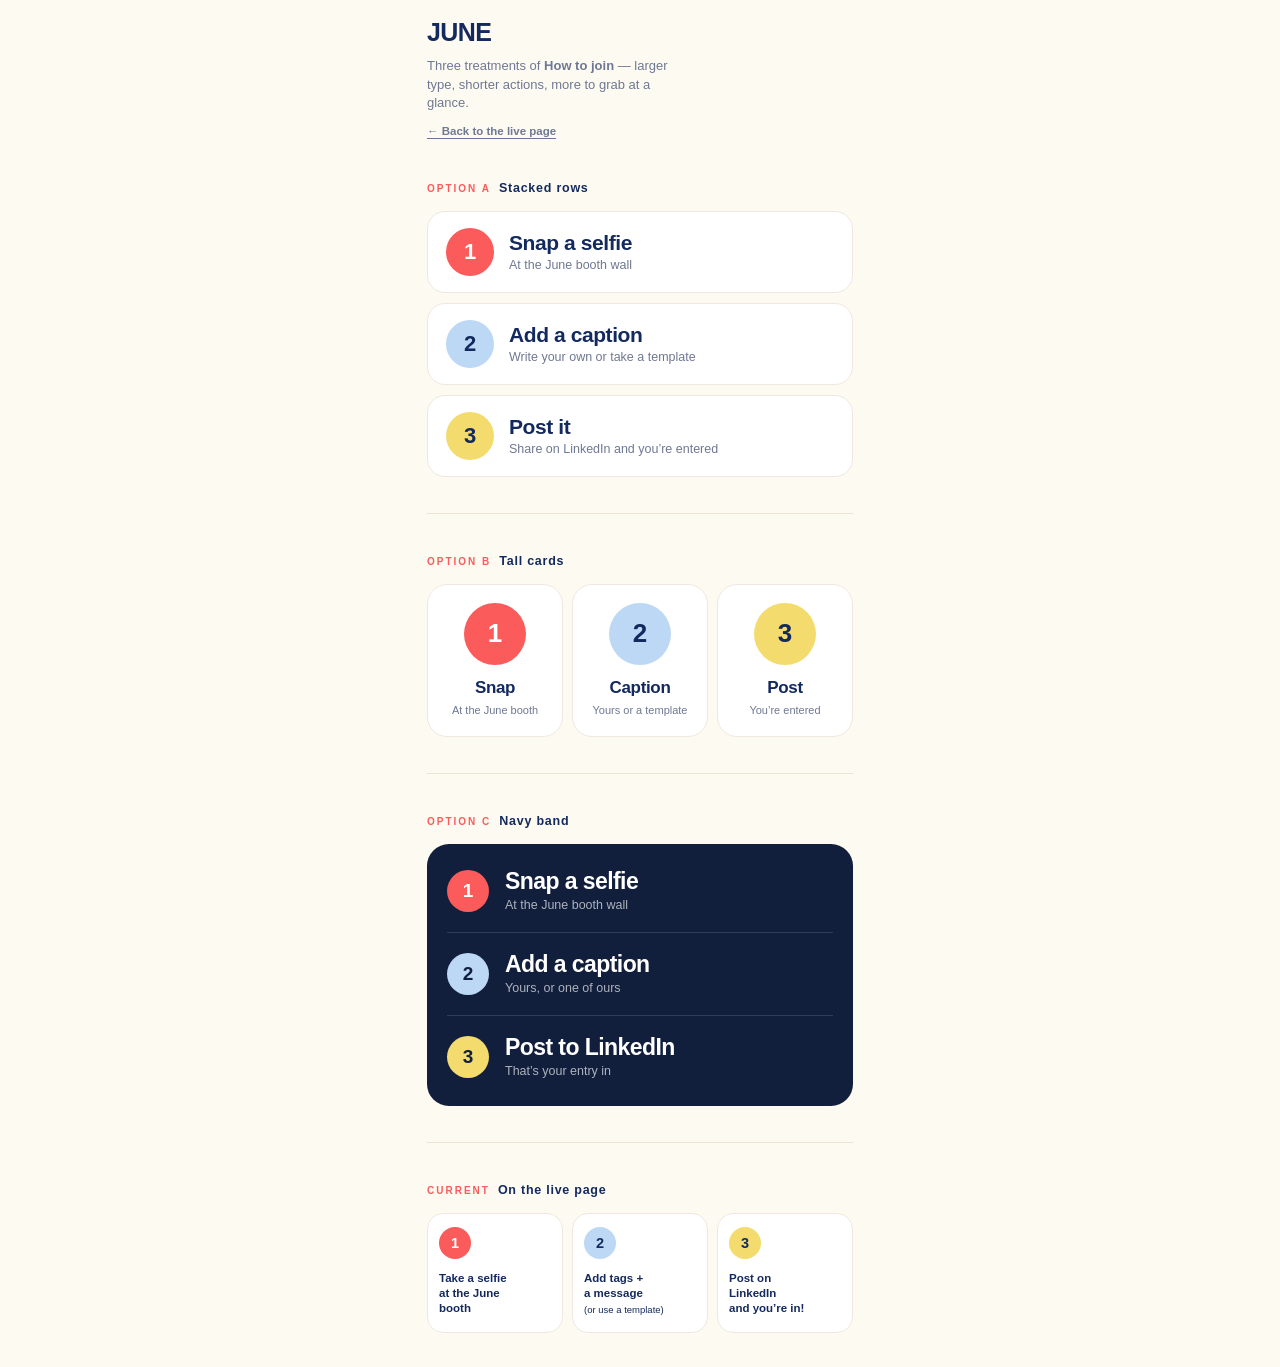
==== playground.html @ 8de8b4b4 "Real photographs, LinkedIn-style post preview, and a /playground page Hero and post preview now refe" ====
<!DOCTYPE html>
<html lang="en">
<head>
<meta charset="utf-8">
<meta name="viewport" content="width=device-width, initial-scale=1, viewport-fit=cover">
<title>How to join — variations · June at Dreamforce 26</title>
<meta name="description" content="Three larger, more engaging treatments of the How to join step sequence.">
<meta name="theme-color" content="#fdfbf1">
<meta name="color-scheme" content="light">
<meta name="robots" content="noindex">
<link rel="icon" href="data:image/svg+xml,%3Csvg xmlns='http://www.w3.org/2000/svg' viewBox='0 0 32 32'%3E%3Crect width='32' height='32' rx='8' fill='%23142a5e'/%3E%3Cpath d='M4 20c3-4 5-4 8 0s5 4 8 0 5-4 8 0' stroke='%23fb5b5b' stroke-width='2.5' fill='none' stroke-linecap='round'/%3E%3C/svg%3E">
<link rel="stylesheet" href="styles.css">
<style>
/* ── Playground chrome ── */
.pg-head{padding:calc(20px + env(safe-area-inset-top,0px)) 0 0}
.pg-back{
  display:inline-block;margin-top:10px;font-size:11.5px;font-weight:700;
  color:var(--muted);text-decoration:underline;text-underline-offset:3px;
}
.pg-lede{margin:10px 0 0;font-size:13px;line-height:1.45;color:var(--muted);max-width:34ch}
.pg-block{margin-top:38px}
.pg-tag{
  display:flex;align-items:baseline;gap:8px;margin:0 0 14px;
  font-size:10px;font-weight:700;letter-spacing:.2em;text-transform:uppercase;
  color:var(--coral);
}
.pg-tag b{color:var(--navy);letter-spacing:.06em;text-transform:none;font-size:12.5px}
.pg-rule{border:0;border-top:1px solid #ece4d3;margin:36px 0 0}

/* ── A · Stacked rows ── */
.vA{list-style:none;margin:0;padding:0;display:grid;gap:10px}
.vA li{
  display:flex;align-items:center;gap:15px;
  background:var(--white);border:1px solid var(--card-line);
  border-radius:18px;padding:16px 18px;
}
.vA .n{
  flex:0 0 auto;display:flex;align-items:center;justify-content:center;
  width:48px;height:48px;border-radius:50%;
  font-size:22px;font-weight:700;color:var(--navy);
}
.vA .n--1{background:var(--coral);color:#fff}
.vA .n--2{background:var(--blue)}
.vA .n--3{background:var(--yellow)}
.vA .t{margin:0;font-size:21px;font-weight:700;letter-spacing:-.02em;line-height:1.1;color:var(--navy)}
.vA .s{margin:3px 0 0;font-size:12.5px;font-weight:500;line-height:1.3;color:var(--muted)}

/* ── B · Tall cards ── */
.vB{list-style:none;margin:0;padding:0;display:grid;grid-template-columns:repeat(3,1fr);gap:9px}
.vB li{
  background:var(--white);border:1px solid var(--card-line);
  border-radius:20px;padding:18px 12px 18px;text-align:center;
}
.vB .n{
  display:flex;align-items:center;justify-content:center;
  width:100%;aspect-ratio:1/1;max-width:62px;margin:0 auto 13px;
  border-radius:50%;font-size:26px;font-weight:700;color:var(--navy);
}
.vB .n--1{background:var(--coral);color:#fff}
.vB .n--2{background:var(--blue)}
.vB .n--3{background:var(--yellow)}
.vB .t{margin:0;font-size:17px;font-weight:700;letter-spacing:-.02em;line-height:1.12;color:var(--navy)}
.vB .s{margin:6px 0 0;font-size:11px;font-weight:500;line-height:1.3;color:var(--muted)}

/* ── C · Navy band ── */
.vC{
  background:var(--navy-900);border-radius:22px;padding:6px 20px 8px;
  list-style:none;margin:0;
}
.vC li{
  display:flex;align-items:center;gap:16px;
  padding:19px 0;border-bottom:1px solid rgba(255,255,255,.13);
}
.vC li:last-child{border-bottom:0}
.vC .n{
  flex:0 0 auto;display:flex;align-items:center;justify-content:center;
  width:42px;height:42px;border-radius:50%;
  font-size:19px;font-weight:700;color:var(--navy-900);
}
.vC .n--1{background:var(--coral);color:#fff}
.vC .n--2{background:var(--blue)}
.vC .n--3{background:var(--yellow)}
.vC .t{margin:0;font-size:23px;font-weight:700;letter-spacing:-.025em;line-height:1.08;color:#fff}
.vC .s{margin:3px 0 0;font-size:12.5px;font-weight:500;line-height:1.3;color:rgba(255,255,255,.66)}

@media (max-width:355px){
  .vB li{padding:14px 8px}
  .vB .t{font-size:15px}
}
</style>
</head>
<body>

<div class="shell">

  <header class="pg-head">
    <span class="wordmark">JUNE</span>
    <p class="pg-lede">Three treatments of <strong>How to join</strong> — larger type, shorter actions, more to grab at a glance.</p>
    <a class="pg-back" href="/">&larr; Back to the live page</a>
  </header>

  <!-- ══ A ══ -->
  <section class="pg-block">
    <p class="pg-tag">Option A <b>Stacked rows</b></p>
    <ol class="vA">
      <li>
        <span class="n n--1">1</span>
        <div><p class="t">Snap a selfie</p><p class="s">At the June booth wall</p></div>
      </li>
      <li>
        <span class="n n--2">2</span>
        <div><p class="t">Add a caption</p><p class="s">Write your own or take a template</p></div>
      </li>
      <li>
        <span class="n n--3">3</span>
        <div><p class="t">Post it</p><p class="s">Share on LinkedIn and you&rsquo;re entered</p></div>
      </li>
    </ol>
  </section>

  <hr class="pg-rule">

  <!-- ══ B ══ -->
  <section class="pg-block">
    <p class="pg-tag">Option B <b>Tall cards</b></p>
    <ol class="vB">
      <li>
        <span class="n n--1">1</span>
        <p class="t">Snap</p>
        <p class="s">At the June booth</p>
      </li>
      <li>
        <span class="n n--2">2</span>
        <p class="t">Caption</p>
        <p class="s">Yours or a template</p>
      </li>
      <li>
        <span class="n n--3">3</span>
        <p class="t">Post</p>
        <p class="s">You&rsquo;re entered</p>
      </li>
    </ol>
  </section>

  <hr class="pg-rule">

  <!-- ══ C ══ -->
  <section class="pg-block">
    <p class="pg-tag">Option C <b>Navy band</b></p>
    <ol class="vC">
      <li>
        <span class="n n--1">1</span>
        <div><p class="t">Snap a selfie</p><p class="s">At the June booth wall</p></div>
      </li>
      <li>
        <span class="n n--2">2</span>
        <div><p class="t">Add a caption</p><p class="s">Yours, or one of ours</p></div>
      </li>
      <li>
        <span class="n n--3">3</span>
        <div><p class="t">Post to LinkedIn</p><p class="s">That&rsquo;s your entry in</p></div>
      </li>
    </ol>
  </section>

  <hr class="pg-rule">

  <!-- ══ Current, for comparison ══ -->
  <section class="pg-block">
    <p class="pg-tag">Current <b>On the live page</b></p>
    <ol class="steps">
      <li class="step">
        <span class="step__n step__n--coral">1</span>
        <p class="step__t">Take a selfie<br>at the June<br>booth</p>
      </li>
      <li class="step">
        <span class="step__n step__n--blue">2</span>
        <p class="step__t">Add tags +<br>a message</p>
        <p class="step__s">(or use a template)</p>
      </li>
      <li class="step">
        <span class="step__n step__n--yellow">3</span>
        <p class="step__t">Post on<br>LinkedIn<br>and you&rsquo;re in!</p>
      </li>
    </ol>
  </section>

</div>

</body>
</html>
---- styles.css ----
/* ═══ June · Dreamforce 26 selfie competition ═══ */

/* — Brand faces, served from June's own CDN (build.js embeds subsets) — */
@font-face{font-family:"Sharp Sans";font-weight:500;font-style:normal;font-display:swap;
  src:url("https://cdn.prod.website-files.com/697a05c3e5cc94cfc4a88e7e/6a661f8e869688d274f3af0e_Sharp%20Sans%20Medium.woff") format("woff")}
@font-face{font-family:"Sharp Sans";font-weight:600;font-style:normal;font-display:swap;
  src:url("https://cdn.prod.website-files.com/697a05c3e5cc94cfc4a88e7e/6a661f8e7f2d6588b69aacf7_Sharp%20Sans%20Semibold.woff") format("woff")}
@font-face{font-family:"Sharp Sans";font-weight:700;font-style:normal;font-display:swap;
  src:url("https://cdn.prod.website-files.com/697a05c3e5cc94cfc4a88e7e/6a661f8e4033ff2665ed4b3c_SharpSansBold.woff") format("woff")}

/* — Handwriting for the marker annotation (Caveat, SIL OFL, subset locally) — */
@font-face{font-family:Caveat;font-weight:600;font-style:normal;font-display:swap;
  src:url("fonts/Caveat-SemiBold.woff2") format("woff2")}

:root{
  color-scheme:light;

  --cream:#fdfbf1;
  --white:#fff;
  --navy:#142a5e;
  --navy-900:#111f3d;
  --coral:#fb5b5b;
  --pink:#fde5ea;
  --blue:#bcd8f4;
  --yellow:#f3dc6d;
  --card-line:#f1e7e1;
  --muted:#6f7893;
  --skel:#dfe3ea;

  --font-body:"Sharp Sans",-apple-system,"Helvetica Neue",Arial,sans-serif;
  --font-hand:Caveat,"Bradley Hand","Segoe Script",cursive;

  --gutter:22px;
  --safe-b:env(safe-area-inset-bottom,0px);
}

*,*::before,*::after{box-sizing:border-box}
html{-webkit-text-size-adjust:100%}

body{
  margin:0;
  background:var(--cream);
  color:var(--navy);
  font-family:var(--font-body);
  font-weight:500;
  font-size:15px;
  line-height:1.45;
  -webkit-font-smoothing:antialiased;
  overflow-x:hidden;
}

.shell{
  position:relative;
  max-width:470px;margin:0 auto;
  padding:0 var(--gutter) calc(34px + var(--safe-b));
}

.sr-only{position:absolute;width:1px;height:1px;padding:0;margin:-1px;overflow:hidden;clip:rect(0 0 0 0);white-space:nowrap;border:0}

/* ── Masthead ── */
.masthead{
  position:relative;z-index:4;
  display:flex;align-items:flex-start;justify-content:space-between;
  padding:calc(20px + env(safe-area-inset-top,0px)) 0 0;
}
.wordmark{
  font-weight:700;font-size:25px;letter-spacing:-.025em;
  color:var(--navy);line-height:1;
}
.masthead__where{
  margin:1px 0 0;text-align:right;
  font-size:9px;font-weight:700;line-height:1.4;
  letter-spacing:.12em;text-transform:uppercase;color:var(--navy);
}

/* ── Hero ── */
.hero{position:relative;padding-top:18px}

.hero__copy{position:relative;z-index:3}

.hero__title{
  margin:0;font-weight:700;font-size:clamp(23px,6.6vw,29px);
  line-height:1.13;letter-spacing:-.025em;color:var(--navy);
  max-width:65%;
}
.splash{
  display:inline-block;width:.58em;margin-left:.08em;
  color:var(--coral);vertical-align:.3em;
}
.splash svg{display:block;width:100%;height:auto}

.hero__sub{
  margin:15px 0 0;font-size:13.5px;font-weight:500;
  line-height:1.42;color:var(--navy);max-width:78%;
}

/* The source photograph is landscape with a wide blank margin on the left.
   Cropping that margin away gives the taller, squarer framing the design
   wants — and lets the art hang low enough to notch the prize card below. */
.hero__art{
  position:absolute;top:6px;right:calc(-1 * var(--gutter) - 6px);
  width:64%;aspect-ratio:1/1.34;margin:0;z-index:2;
  overflow:hidden;   /* clips the crop, and contains alt text if the file is absent */
}
/* The photograph is a soft-edged cut-out on white. Multiply drops that white
   into the cream page, so there is no halo and the headline stays legible
   where it crosses the sky. */
.waterpark{
  display:block;width:100%;height:100%;
  object-fit:cover;object-position:74% 50%;
  mix-blend-mode:multiply;
}

/* Marker annotation */
.scribble{
  position:absolute;top:8px;left:26%;z-index:3;
  margin:0;font-family:var(--font-hand);font-weight:600;
  font-size:16px;line-height:1.1;color:var(--navy);
  transform:rotate(-5deg);
}
.scribble__arrow{
  position:absolute;top:100%;left:8px;margin-top:1px;
  width:23px;height:auto;color:var(--navy);
}

/* ── Grand prize ── */
.prize{
  position:relative;z-index:1;
  margin-top:22px;
  background:var(--pink);border-radius:19px;
  padding:16px 18px 18px;
}
.label{
  margin:0 0 10px;font-size:10px;font-weight:700;
  letter-spacing:.2em;text-transform:uppercase;color:var(--navy);
}
.label--coral{color:var(--coral)}

.prize__title{
  margin:0;font-weight:700;font-size:16.5px;
  line-height:1.36;letter-spacing:-.015em;color:var(--navy);
}
/* The prize copy is set verbatim, and "Round-trip coach airfare" is too long to
   sit three-up on a phone — so the items stack into rows and go three-up only
   once there is room. */
.prize__list{
  display:grid;gap:9px;
  list-style:none;margin:16px 0 0;padding:0;
}
.prize__list li{display:flex;align-items:center;gap:9px}
.prize__list span{font-size:12.5px;font-weight:600;line-height:1.25;color:var(--navy)}
@media (min-width:430px){
  .prize__list{grid-template-columns:repeat(3,1fr);gap:10px}
  .prize__list span{font-size:11px}
}
.ico{flex:0 0 auto;width:22px;height:22px;color:var(--coral)}

/* ── Raffle ── */
.raffle{
  display:flex;align-items:center;gap:12px;
  background:var(--pink);border-radius:14px;
  padding:13px 16px;margin-top:12px;
}
.raffle__ico{flex:0 0 auto;width:23px;height:23px;color:var(--coral)}
.raffle p{margin:0;font-size:11.5px;line-height:1.42;color:var(--navy)}
.raffle strong{font-weight:700}
.raffle a{color:var(--navy);text-decoration:underline;text-underline-offset:2px}

/* ── How to join ── */
.join{margin-top:26px}
.steps{
  display:grid;grid-template-columns:repeat(3,1fr);gap:9px;
  list-style:none;margin:0;padding:0;
}
.step{
  background:var(--white);border:1px solid var(--card-line);
  border-radius:16px;padding:13px 11px 15px;
}
.step__n{
  display:flex;align-items:center;justify-content:center;
  width:32px;height:32px;border-radius:50%;
  font-weight:700;font-size:14.5px;color:var(--navy);
  margin-bottom:12px;
}
.step__n--coral{background:var(--coral);color:var(--white)}
.step__n--blue{background:var(--blue)}
.step__n--yellow{background:var(--yellow)}

.step__t{margin:0;font-size:11.5px;font-weight:600;line-height:1.32;color:var(--navy)}
.step__s{margin:3px 0 0;font-size:9.5px;font-weight:500;line-height:1.28;color:var(--navy)}

/* ── Carousel ── */
.templates{margin-top:26px}
.carousel{position:relative}

.nav{
  position:absolute;top:56%;transform:translateY(-50%);
  width:38px;height:38px;border-radius:50%;
  background:var(--white);border:1px solid var(--card-line);
  color:var(--navy);display:flex;align-items:center;justify-content:center;
  cursor:pointer;padding:0;z-index:3;
  box-shadow:0 1px 3px rgba(20,42,94,.06);
  -webkit-tap-highlight-color:transparent;
}
.nav svg{width:17px;height:17px}
.nav:active{background:#f6f3ec}
.nav--prev{left:-15px}
.nav--next{right:-15px}

.li-card{
  background:var(--white);border:1px solid var(--card-line);
  border-radius:16px;margin:0 32px;overflow:hidden;
}
.li-card__top,.li-post{padding-left:14px;padding-right:14px}
.li-card__top{padding-top:14px}
.li-card__top{display:flex;align-items:center;justify-content:space-between}
.li-mark{flex:0 0 auto;width:27px;height:27px;display:block}
.li-mark svg{display:block;width:100%;height:100%}
.li-mark--btn{width:21px;height:21px;border-radius:4px;overflow:hidden}
.li-dots{width:19px;display:block;color:#5d6470}
.li-dots svg{display:block;width:100%;height:auto}

/* LinkedIn-style post body: truncated caption, then tags in link blue */
.li-post{margin-top:11px}
.li-post__text{
  margin:0;font-size:11.5px;font-weight:500;line-height:1.45;color:#1b1f23;
}
.li-post__text .more{color:#5d6470;font-weight:500}
.li-post__tags{
  margin:3px 0 0;font-size:11.5px;font-weight:600;line-height:1.45;
  color:#0a66c2;word-spacing:.12em;
}

.selfie{
  position:relative;margin-top:10px;overflow:hidden;
  aspect-ratio:4/3;background:#f4efe9;
}
.selfie img{display:block;width:100%;height:100%;object-fit:cover;object-position:50% 34%}

.count{
  margin:13px 0 0;text-align:center;
  font-size:12px;font-weight:600;color:var(--navy);
}
.pips{display:flex;justify-content:center;gap:7px;margin-top:8px}
.pips i{width:6px;height:6px;border-radius:50%;background:#dcdfe6;display:block}
.pips i.is-on{background:var(--navy)}

/* ── Caption ── */
.caption{
  background:var(--white);border:1px solid var(--card-line);
  border-radius:14px;padding:13px 14px 14px;margin-top:17px;
}
.caption__n{
  margin:0 0 6px;font-size:11px;font-weight:700;
  letter-spacing:.05em;color:var(--coral);
}
.caption__text{
  display:block;width:100%;border:0;background:transparent;resize:none;
  font-family:inherit;font-size:13px;font-weight:500;line-height:1.5;
  color:var(--navy);padding:0;margin:0;overflow:hidden;
}
.caption__text:focus{outline:none}
.caption__text::placeholder{color:#a9b0c2}

.caption__meta{
  display:flex;align-items:center;justify-content:space-between;gap:10px;
  margin:10px 0 0;font-size:10px;color:var(--muted);
}
.linkish{
  border:0;background:none;padding:0;cursor:pointer;
  font-family:inherit;font-size:10px;font-weight:700;
  color:var(--coral);text-decoration:underline;text-underline-offset:2px;
}

/* ── Buttons ── */
.btn{
  display:flex;align-items:center;justify-content:center;gap:10px;
  width:100%;border:0;border-radius:13px;
  font-family:inherit;font-weight:700;font-size:15px;
  padding:18px 20px;cursor:pointer;
  -webkit-tap-highlight-color:transparent;
  transition:transform .12s ease,filter .12s ease;
}
.btn:active{transform:scale(.985)}
.btn__ico{width:19px;height:19px;flex:0 0 auto}

.btn--ghost{
  background:#f4f2eb;color:var(--navy);
  font-size:13.5px;font-weight:600;padding:14px 16px;
  border-radius:11px;margin-top:12px;
}
.btn--ghost:active{background:#eae7dd}

.btn--navy{background:var(--navy-900);color:var(--white);margin-top:17px}
.btn--navy:active{filter:brightness(1.2)}

.status{
  margin:11px 0 0;min-height:1.2em;text-align:center;
  font-size:11.5px;font-weight:600;color:var(--muted);
}

@media (max-width:360px){
  .hero__title{max-width:70%}
  .prize__list{flex-wrap:wrap}
  .prize__list li{flex:0 0 46%}
}
@media (prefers-reduced-motion:reduce){
  .btn,.btn:active{transition:none;transform:none}
}
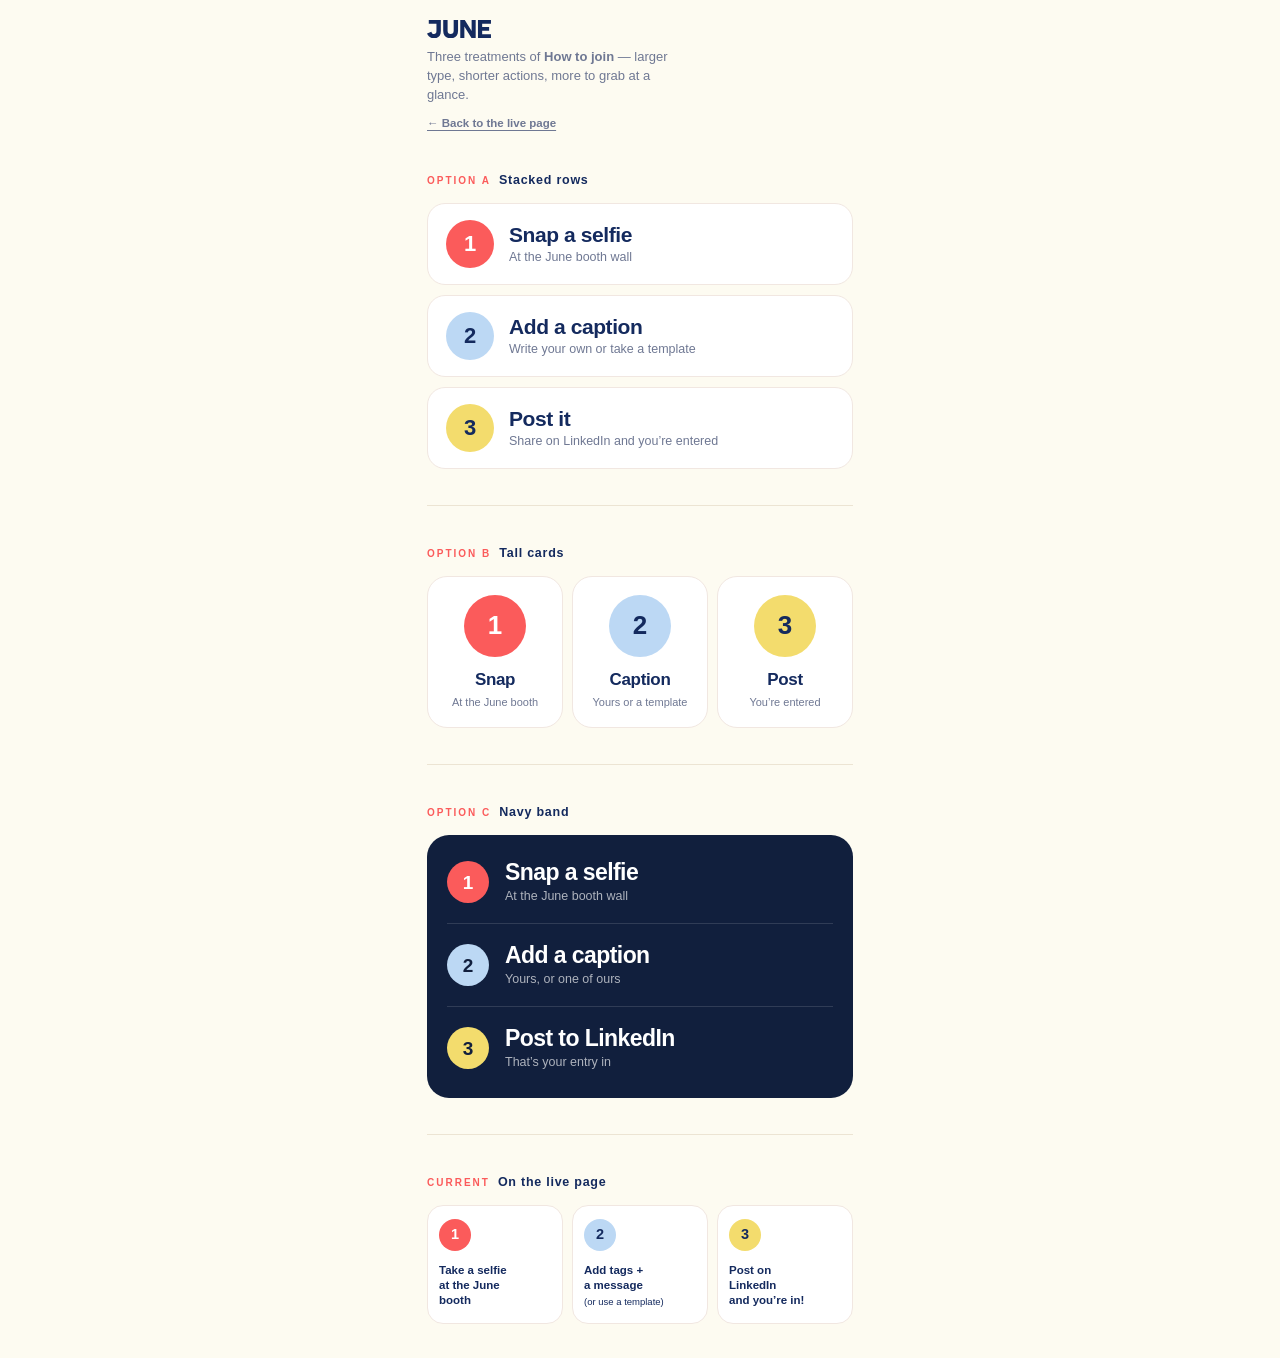
==== commit fcb9b7ca: "Use June's real wordmark Replaces the type-set "JUNE" with the supplied logo on both pages. The two " ====
--- a/playground.html
+++ b/playground.html
@@ -94,7 +94,7 @@
 <div class="shell">
 
   <header class="pg-head">
-    <span class="wordmark">JUNE</span>
+    <svg class="wordmark" viewBox="0 0 41.953 12" role="img" aria-label="June"><path d="M41.9407 11.8382H33.4111V0H41.9407V2.5298H36.1679V4.55678H40.7283V7.11912H36.1679V9.27582H41.9407V11.8382Z" fill="currentColor"/><path d="M24.492 11.8382H21.8164V0H24.7514L29.2596 7.15165V0H31.9192V11.8382H29.195L24.492 4.32987V11.8382Z" fill="currentColor"/><path d="M15.4921 12C12.3301 12 10.6273 10.265 10.6273 7.10264V0H13.4976V7.10264C13.4976 8.46494 14.2434 9.24328 15.476 9.24328C16.7086 9.24328 17.4869 8.51354 17.4869 7.10264V0H20.3573V7.10264C20.3573 10.3947 18.5894 12 15.4921 12Z" fill="currentColor"/><path d="M4.56899 12C2.36328 12 0.725478 10.865 0.012207 8.93524L2.88259 7.67054C2.99584 8.07577 3.17416 8.44888 3.41755 8.77298C3.66093 9.08102 4.06616 9.24328 4.63364 9.24328C5.55818 9.24328 6.19033 8.67579 6.19033 7.2649V2.5298H1.15789V0H9.0607V7.2649C9.0607 10.5084 7.4229 12 4.56899 12Z" fill="currentColor"/></svg>
     <p class="pg-lede">Three treatments of <strong>How to join</strong> — larger type, shorter actions, more to grab at a glance.</p>
     <a class="pg-back" href="/">&larr; Back to the live page</a>
   </header>
--- a/styles.css
+++ b/styles.css
@@ -64,8 +64,8 @@
   padding:calc(20px + env(safe-area-inset-top,0px)) 0 0;
 }
 .wordmark{
-  font-weight:700;font-size:25px;letter-spacing:-.025em;
-  color:var(--navy);line-height:1;
+  display:block;width:64px;height:auto;
+  color:var(--navy);   /* June's own wordmark, drawn with currentColor */
 }
 .masthead__where{
   margin:1px 0 0;text-align:right;
@@ -189,8 +189,14 @@
 .step__t{margin:0;font-size:11.5px;font-weight:600;line-height:1.32;color:var(--navy)}
 .step__s{margin:3px 0 0;font-size:9.5px;font-weight:500;line-height:1.28;color:var(--navy)}
 
+.join__cta{
+  margin:20px 0 0;font-size:14px;font-weight:500;
+  line-height:1.45;color:var(--navy);
+}
+.join__cta strong{font-weight:700}
+
 /* ── Carousel ── */
-.templates{margin-top:26px}
+.templates{margin-top:18px}
 .carousel{position:relative}
 
 .nav{
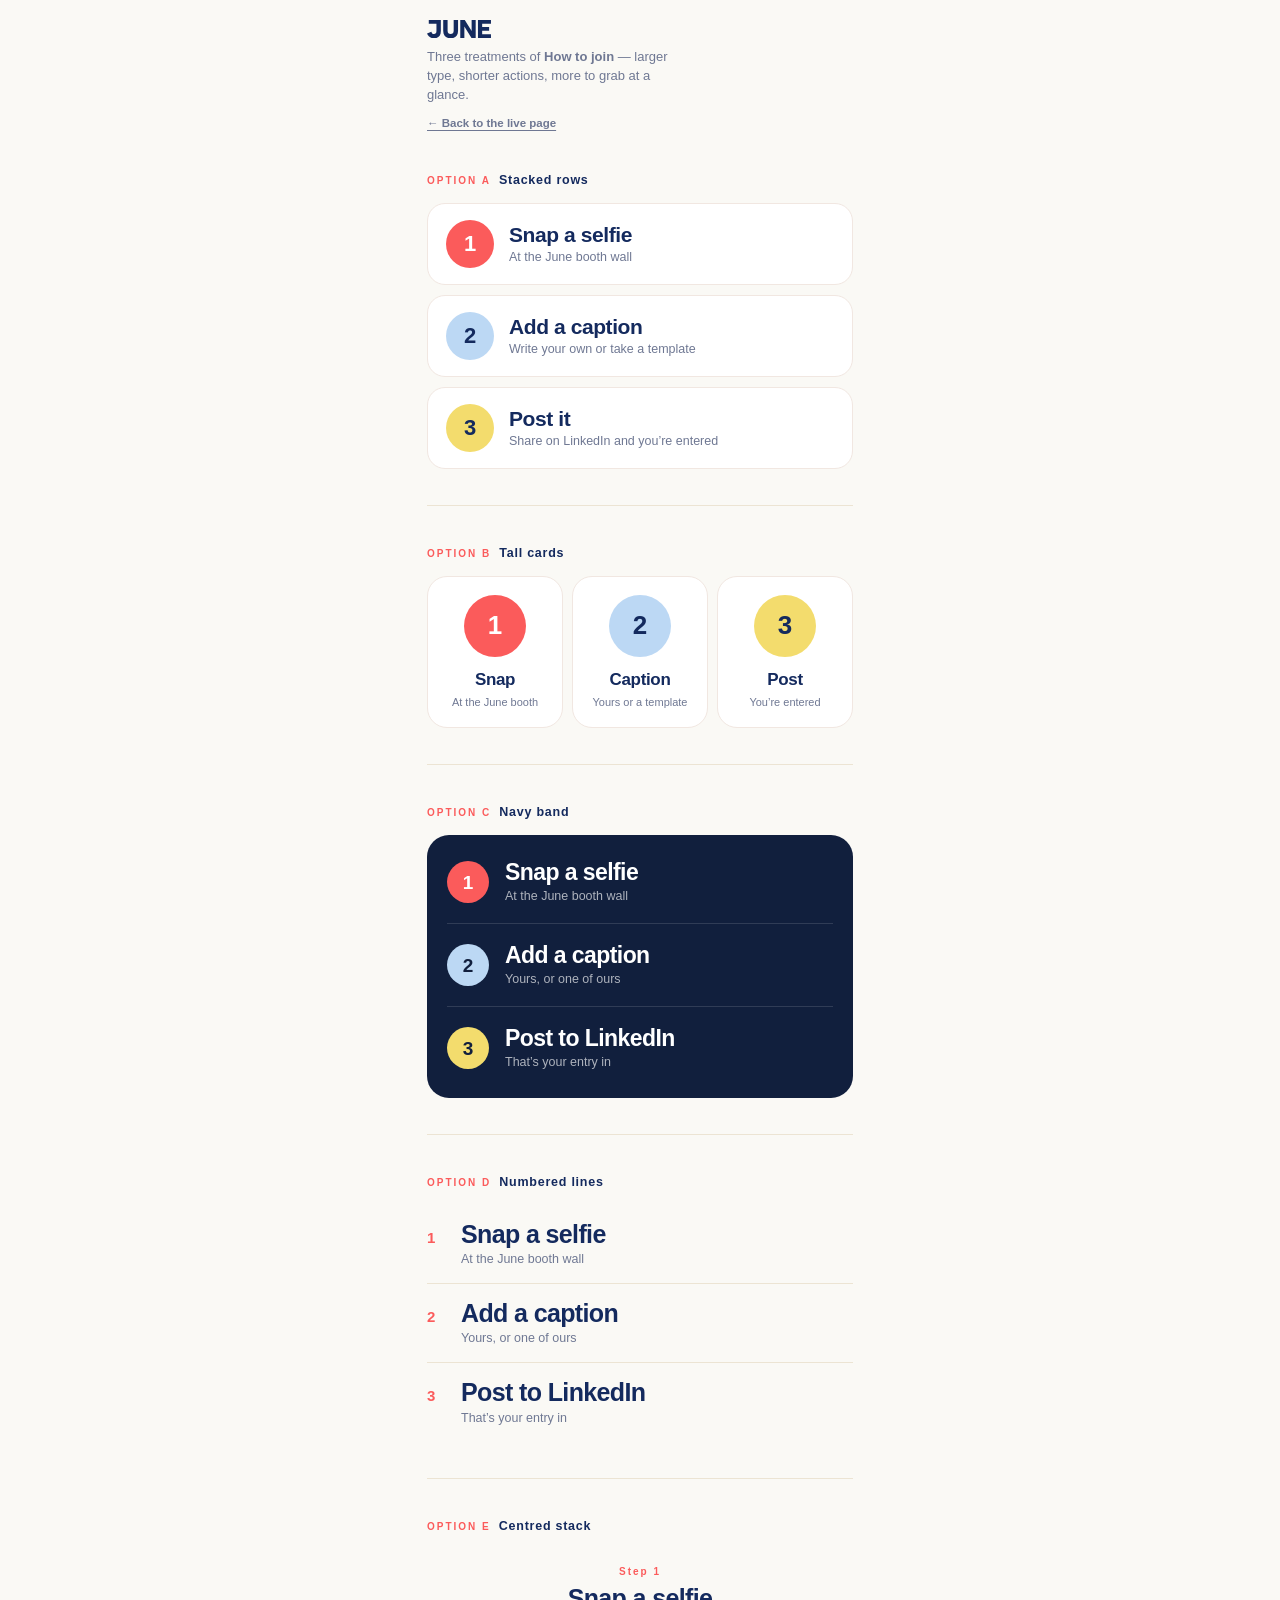
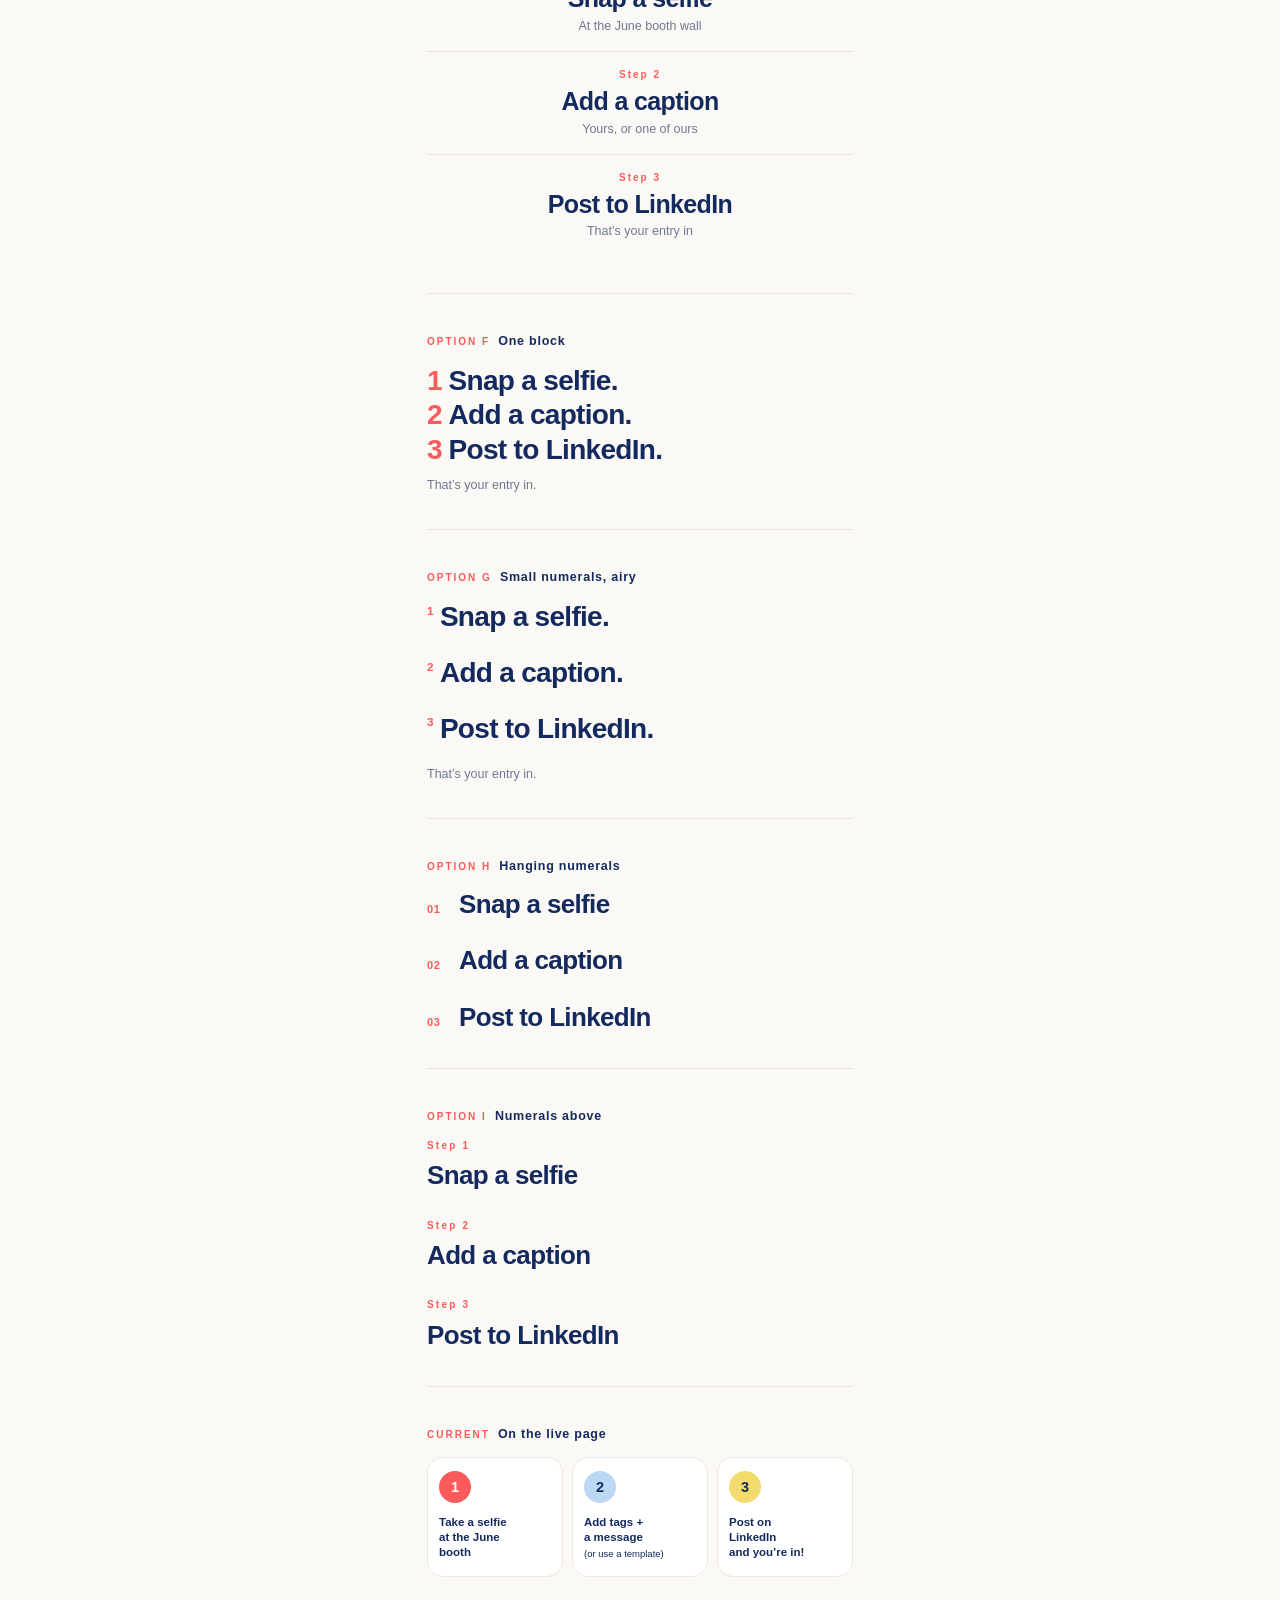
==== commit c925b9fb: "Real hero photograph, page colour, and a swipeable caption deck The page background moves to #faf9f5" ====
--- a/playground.html
+++ b/playground.html
@@ -5,7 +5,7 @@
 <meta name="viewport" content="width=device-width, initial-scale=1, viewport-fit=cover">
 <title>How to join — variations · June at Dreamforce 26</title>
 <meta name="description" content="Three larger, more engaging treatments of the How to join step sequence.">
-<meta name="theme-color" content="#fdfbf1">
+<meta name="theme-color" content="#faf9f5">
 <meta name="color-scheme" content="light">
 <meta name="robots" content="noindex">
 <link rel="icon" href="data:image/svg+xml,%3Csvg xmlns='http://www.w3.org/2000/svg' viewBox='0 0 32 32'%3E%3Crect width='32' height='32' rx='8' fill='%23142a5e'/%3E%3Cpath d='M4 20c3-4 5-4 8 0s5 4 8 0 5-4 8 0' stroke='%23fb5b5b' stroke-width='2.5' fill='none' stroke-linecap='round'/%3E%3C/svg%3E">
@@ -87,6 +87,91 @@
   .vB li{padding:14px 8px}
   .vB .t{font-size:15px}
 }
+
+/* ── D · Numbered lines ── */
+.vD{list-style:none;margin:0;padding:0}
+.vD li{
+  display:flex;align-items:baseline;gap:14px;
+  padding:15px 0;border-bottom:1px solid #ece4d3;
+}
+.vD li:last-child{border-bottom:0}
+.vD .n{
+  flex:0 0 auto;width:20px;
+  font-size:15px;font-weight:700;color:var(--coral);
+}
+.vD .t{
+  margin:0;font-weight:700;font-size:clamp(20px,5.6vw,25px);
+  line-height:1.13;letter-spacing:-.025em;color:var(--navy);
+}
+.vD .s{margin:2px 0 0;font-size:12.5px;font-weight:500;color:var(--muted)}
+
+/* ── E · Centred stack ── */
+.vE{list-style:none;margin:0;padding:0;text-align:center}
+.vE li{padding:16px 0}
+.vE li + li{border-top:1px solid #ece4d3}
+.vE .n{
+  display:block;margin-bottom:5px;
+  font-size:10px;font-weight:700;letter-spacing:.2em;color:var(--coral);
+}
+.vE .t{
+  margin:0;font-weight:700;font-size:clamp(20px,5.6vw,25px);
+  line-height:1.13;letter-spacing:-.025em;color:var(--navy);
+}
+.vE .s{margin:4px 0 0;font-size:12.5px;font-weight:500;color:var(--muted)}
+
+/* ── F · One typographic block ── */
+.vF{
+  margin:0;font-weight:700;font-size:clamp(22px,6.2vw,28px);
+  line-height:1.24;letter-spacing:-.025em;color:var(--navy);
+}
+.vF b{font-weight:700;color:var(--coral);margin-right:.24em}
+.vF span{display:block}
+.vF .s{
+  display:block;margin-top:10px;
+  font-size:12.5px;font-weight:500;letter-spacing:0;color:var(--muted);
+}
+
+/* ── G · Small numerals, airy ── */
+.vG{
+  margin:0;font-weight:700;font-size:clamp(22px,6.2vw,28px);
+  line-height:1.2;letter-spacing:-.025em;color:var(--navy);
+}
+.vG span{display:block;margin-bottom:22px}
+.vG span:last-of-type{margin-bottom:0}
+.vG b{
+  font-size:.42em;font-weight:700;color:var(--coral);
+  vertical-align:.95em;margin-right:.5em;letter-spacing:.04em;
+}
+.vG .s{
+  display:block;margin-top:6px;
+  font-size:12.5px;font-weight:500;letter-spacing:0;color:var(--muted);
+}
+
+/* ── H · Hanging numerals ── */
+.vH{list-style:none;margin:0;padding:0}
+.vH li{display:flex;align-items:baseline;gap:16px;margin-bottom:26px}
+.vH li:last-child{margin-bottom:0}
+.vH .n{
+  flex:0 0 16px;font-size:11px;font-weight:700;
+  color:var(--coral);letter-spacing:.06em;
+}
+.vH .t{
+  margin:0;font-weight:700;font-size:clamp(21px,5.9vw,26px);
+  line-height:1.16;letter-spacing:-.025em;color:var(--navy);
+}
+
+/* ── I · Numerals above ── */
+.vI{list-style:none;margin:0;padding:0}
+.vI li{margin-bottom:28px}
+.vI li:last-child{margin-bottom:0}
+.vI .n{
+  display:block;margin-bottom:7px;
+  font-size:10px;font-weight:700;letter-spacing:.22em;color:var(--coral);
+}
+.vI .t{
+  margin:0;font-weight:700;font-size:clamp(21px,5.9vw,26px);
+  line-height:1.16;letter-spacing:-.025em;color:var(--navy);
+}
 </style>
 </head>
 <body>
@@ -165,6 +250,80 @@
 
   <hr class="pg-rule">
 
+  <!-- ══ D ══ -->
+  <section class="pg-block">
+    <p class="pg-tag">Option D <b>Numbered lines</b></p>
+    <ol class="vD">
+      <li><span class="n">1</span><div><p class="t">Snap a selfie</p><p class="s">At the June booth wall</p></div></li>
+      <li><span class="n">2</span><div><p class="t">Add a caption</p><p class="s">Yours, or one of ours</p></div></li>
+      <li><span class="n">3</span><div><p class="t">Post to LinkedIn</p><p class="s">That&rsquo;s your entry in</p></div></li>
+    </ol>
+  </section>
+
+  <hr class="pg-rule">
+
+  <!-- ══ E ══ -->
+  <section class="pg-block">
+    <p class="pg-tag">Option E <b>Centred stack</b></p>
+    <ol class="vE">
+      <li><span class="n">Step 1</span><p class="t">Snap a selfie</p><p class="s">At the June booth wall</p></li>
+      <li><span class="n">Step 2</span><p class="t">Add a caption</p><p class="s">Yours, or one of ours</p></li>
+      <li><span class="n">Step 3</span><p class="t">Post to LinkedIn</p><p class="s">That&rsquo;s your entry in</p></li>
+    </ol>
+  </section>
+
+  <hr class="pg-rule">
+
+  <!-- ══ F ══ -->
+  <section class="pg-block">
+    <p class="pg-tag">Option F <b>One block</b></p>
+    <p class="vF">
+      <span><b>1</b>Snap a selfie.</span>
+      <span><b>2</b>Add a caption.</span>
+      <span><b>3</b>Post to LinkedIn.</span>
+      <span class="s">That&rsquo;s your entry in.</span>
+    </p>
+  </section>
+
+  <hr class="pg-rule">
+
+  <!-- ══ G ══ -->
+  <section class="pg-block">
+    <p class="pg-tag">Option G <b>Small numerals, airy</b></p>
+    <p class="vG">
+      <span><b>1</b>Snap a selfie.</span>
+      <span><b>2</b>Add a caption.</span>
+      <span><b>3</b>Post to LinkedIn.</span>
+      <span class="s">That&rsquo;s your entry in.</span>
+    </p>
+  </section>
+
+  <hr class="pg-rule">
+
+  <!-- ══ H ══ -->
+  <section class="pg-block">
+    <p class="pg-tag">Option H <b>Hanging numerals</b></p>
+    <ol class="vH">
+      <li><span class="n">01</span><p class="t">Snap a selfie</p></li>
+      <li><span class="n">02</span><p class="t">Add a caption</p></li>
+      <li><span class="n">03</span><p class="t">Post to LinkedIn</p></li>
+    </ol>
+  </section>
+
+  <hr class="pg-rule">
+
+  <!-- ══ I ══ -->
+  <section class="pg-block">
+    <p class="pg-tag">Option I <b>Numerals above</b></p>
+    <ol class="vI">
+      <li><span class="n">Step 1</span><p class="t">Snap a selfie</p></li>
+      <li><span class="n">Step 2</span><p class="t">Add a caption</p></li>
+      <li><span class="n">Step 3</span><p class="t">Post to LinkedIn</p></li>
+    </ol>
+  </section>
+
+  <hr class="pg-rule">
+
   <!-- ══ Current, for comparison ══ -->
   <section class="pg-block">
     <p class="pg-tag">Current <b>On the live page</b></p>
--- a/styles.css
+++ b/styles.css
@@ -15,7 +15,7 @@
 :root{
   color-scheme:light;
 
-  --cream:#fdfbf1;
+  --cream:#faf9f5;
   --white:#fff;
   --navy:#142a5e;
   --navy-900:#111f3d;
@@ -79,37 +79,37 @@
 .hero__copy{position:relative;z-index:3}
 
 .hero__title{
-  margin:0;font-weight:700;font-size:clamp(23px,6.6vw,29px);
+  margin:0;font-weight:700;font-size:clamp(20px,5.6vw,25px);
   line-height:1.13;letter-spacing:-.025em;color:var(--navy);
-  max-width:65%;
-}
-.splash{
-  display:inline-block;width:.58em;margin-left:.08em;
-  color:var(--coral);vertical-align:.3em;
-}
-.splash svg{display:block;width:100%;height:auto}
-
+  max-width:40%;
+}
 .hero__sub{
   margin:15px 0 0;font-size:13.5px;font-weight:500;
-  line-height:1.42;color:var(--navy);max-width:78%;
-}
-
-/* The source photograph is landscape with a wide blank margin on the left.
-   Cropping that margin away gives the taller, squarer framing the design
-   wants — and lets the art hang low enough to notch the prize card below. */
+  line-height:1.42;color:var(--navy);max-width:40%;
+}
+
+/* The photograph sits clear of the copy column — no text runs over it, and
+   it is shown whole. It needs no blend mode: the cut-out already sits on the
+   page colour, and multiplying two identical off-whites would darken the
+   ground into a visible block. */
 .hero__art{
-  position:absolute;top:6px;right:calc(-1 * var(--gutter) - 6px);
-  width:64%;aspect-ratio:1/1.34;margin:0;z-index:2;
-  overflow:hidden;   /* clips the crop, and contains alt text if the file is absent */
-}
-/* The photograph is a soft-edged cut-out on white. Multiply drops that white
-   into the cream page, so there is no halo and the headline stays legible
-   where it crosses the sky. */
-.waterpark{
-  display:block;width:100%;height:100%;
-  object-fit:cover;object-position:74% 50%;
-  mix-blend-mode:multiply;
-}
+  position:absolute;top:6px;right:0;
+  width:56%;margin:0;z-index:2;
+}
+/* Never cropped. The painterly edges fade into the page colour, and any crop
+   cuts a hard line through the sky wash or the foliage. */
+.waterpark{display:block;width:100%;height:auto}
+/* A hidden img must stay hidden: display:block above would otherwise win
+   over the user agent[hidden] rule and render the alt text. */
+img[hidden],.art-fallback[hidden]{display:none !important}   /* wins over the per-image display rules below */
+
+/* Drawn stand-in, sitting behind the photograph. Visible only while
+   art/waterpark.png is absent — the photo covers it once it is there. */
+.hero__art .art-fallback{
+  position:absolute;top:10px;left:8%;right:0;
+  width:82%;height:auto;
+}
+.hero__art .waterpark{position:relative}
 
 /* Marker annotation */
 .scribble{
@@ -140,20 +140,25 @@
   margin:0;font-weight:700;font-size:16.5px;
   line-height:1.36;letter-spacing:-.015em;color:var(--navy);
 }
-/* The prize copy is set verbatim, and "Round-trip coach airfare" is too long to
-   sit three-up on a phone — so the items stack into rows and go three-up only
-   once there is room. */
+/* Three across, with the icon above its label: the copy is set verbatim and
+   "accommodations" alone needs ~70px, which a column cannot give it with the
+   icon sitting alongside. */
 .prize__list{
-  display:grid;gap:9px;
+  display:grid;grid-template-columns:repeat(3,1fr);gap:11px;
   list-style:none;margin:16px 0 0;padding:0;
 }
-.prize__list li{display:flex;align-items:center;gap:9px}
-.prize__list span{font-size:12.5px;font-weight:600;line-height:1.25;color:var(--navy)}
-@media (min-width:430px){
-  .prize__list{grid-template-columns:repeat(3,1fr);gap:10px}
-  .prize__list span{font-size:11px}
-}
-.ico{flex:0 0 auto;width:22px;height:22px;color:var(--coral)}
+.prize__list li{display:block}
+.prize__list span{
+  display:block;font-size:10.5px;font-weight:600;
+  line-height:1.3;color:var(--navy);
+}
+.ico{display:block;width:21px;height:21px;color:var(--coral);margin:0 0 7px}
+
+@media (min-width:420px){
+  .prize__list{gap:13px}
+  .prize__list span{font-size:11.5px}
+  .ico{width:23px;height:23px}
+}
 
 /* ── Raffle ── */
 .raffle{
@@ -165,9 +170,15 @@
 .raffle p{margin:0;font-size:11.5px;line-height:1.42;color:var(--navy)}
 .raffle strong{font-weight:700}
 .raffle a{color:var(--navy);text-decoration:underline;text-underline-offset:2px}
+.raffle a + br + a{display:inline-block;margin-top:3px}
 
 /* ── How to join ── */
-.join{margin-top:26px}
+.join{margin-top:30px}
+.join__title{
+  margin:0 0 14px;text-align:center;
+  font-weight:700;font-size:clamp(20px,5.6vw,25px);
+  line-height:1.13;letter-spacing:-.025em;color:var(--navy);
+}
 .steps{
   display:grid;grid-template-columns:repeat(3,1fr);gap:9px;
   list-style:none;margin:0;padding:0;
@@ -189,36 +200,15 @@
 .step__t{margin:0;font-size:11.5px;font-weight:600;line-height:1.32;color:var(--navy)}
 .step__s{margin:3px 0 0;font-size:9.5px;font-weight:500;line-height:1.28;color:var(--navy)}
 
-.join__cta{
-  margin:20px 0 0;font-size:14px;font-weight:500;
-  line-height:1.45;color:var(--navy);
-}
-.join__cta strong{font-weight:700}
-
 /* ── Carousel ── */
-.templates{margin-top:18px}
+.templates{margin-top:26px}
 .carousel{position:relative}
 
-.nav{
-  position:absolute;top:56%;transform:translateY(-50%);
-  width:38px;height:38px;border-radius:50%;
-  background:var(--white);border:1px solid var(--card-line);
-  color:var(--navy);display:flex;align-items:center;justify-content:center;
-  cursor:pointer;padding:0;z-index:3;
-  box-shadow:0 1px 3px rgba(20,42,94,.06);
-  -webkit-tap-highlight-color:transparent;
-}
-.nav svg{width:17px;height:17px}
-.nav:active{background:#f6f3ec}
-.nav--prev{left:-15px}
-.nav--next{right:-15px}
-
+/* White frame around the whole post, with the image inset inside it. */
 .li-card{
   background:var(--white);border:1px solid var(--card-line);
-  border-radius:16px;margin:0 32px;overflow:hidden;
-}
-.li-card__top,.li-post{padding-left:14px;padding-right:14px}
-.li-card__top{padding-top:14px}
+  border-radius:16px;padding:13px;
+}
 .li-card__top{display:flex;align-items:center;justify-content:space-between}
 .li-mark{flex:0 0 auto;width:27px;height:27px;display:block}
 .li-mark svg{display:block;width:100%;height:100%}
@@ -238,10 +228,20 @@
 }
 
 .selfie{
-  position:relative;margin-top:10px;overflow:hidden;
-  aspect-ratio:4/3;background:#f4efe9;
-}
-.selfie img{display:block;width:100%;height:100%;object-fit:cover;object-position:50% 34%}
+  position:relative;margin-top:12px;overflow:hidden;
+  border-radius:9px;aspect-ratio:1/1;background:#f4efe9;
+}
+/* Four booth selfies stacked in the same frame; the carousel cross-fades
+   between them so each template preview looks like a different post. */
+.selfie img{
+  position:absolute;inset:0;
+  display:block;width:100%;height:100%;
+  object-fit:cover;object-position:50% 30%;
+  opacity:0;transition:opacity .32s ease;
+}
+.selfie img.is-on{opacity:1}
+@media (prefers-reduced-motion:reduce){.selfie img{transition:none}}
+.selfie__wall{position:absolute;inset:0;width:100%;height:100%}
 
 .count{
   margin:13px 0 0;text-align:center;
@@ -251,11 +251,51 @@
 .pips i{width:6px;height:6px;border-radius:50%;background:#dcdfe6;display:block}
 .pips i.is-on{background:var(--navy)}
 
-/* ── Caption ── */
+.li-react{margin-top:11px}
+.li-react svg{display:block;width:43px;height:auto}
+
+/* ── Caption deck ──
+   One card per template on a horizontal snap track. Cards are narrower than
+   the page so the next one peeks, and the track bleeds past the gutter with a
+   fade on each open edge, so it reads as "there is more this way". */
+.deck-wrap{position:relative;margin-top:17px}
+
+.deck{
+  display:flex;gap:11px;align-items:flex-start;
+  overflow-x:auto;overflow-y:hidden;
+  scroll-snap-type:x mandatory;
+  scroll-padding-left:var(--gutter);
+  margin:0 calc(-1 * var(--gutter));
+  padding:2px var(--gutter) 4px;
+  -webkit-overflow-scrolling:touch;
+  scrollbar-width:none;
+  transition:height .28s cubic-bezier(.2,.7,.3,1);
+}
+.deck::-webkit-scrollbar{display:none}
+
+/* Fades sit over the bleed, not the gutter, and only when there is more that way. */
+.deck-wrap::before,.deck-wrap::after{
+  content:"";position:absolute;top:0;bottom:0;width:30px;
+  pointer-events:none;z-index:2;opacity:0;transition:opacity .2s ease;
+}
+.deck-wrap::before{
+  left:calc(-1 * var(--gutter));
+  background:linear-gradient(to right,var(--cream) 34%,rgba(250,249,245,0));
+}
+.deck-wrap::after{
+  right:calc(-1 * var(--gutter));
+  background:linear-gradient(to left,var(--cream) 34%,rgba(250,249,245,0));
+}
+.deck-wrap.has-prev::before{opacity:1}
+.deck-wrap.has-next::after{opacity:1}
+
 .caption{
+  flex:0 0 87%;scroll-snap-align:start;
   background:var(--white);border:1px solid var(--card-line);
-  border-radius:14px;padding:13px 14px 14px;margin-top:17px;
-}
+  border-radius:14px;padding:13px 14px 14px;
+  transition:opacity .25s ease;
+}
+.caption:not(.is-on){opacity:.55}
 .caption__n{
   margin:0 0 6px;font-size:11px;font-weight:700;
   letter-spacing:.05em;color:var(--coral);
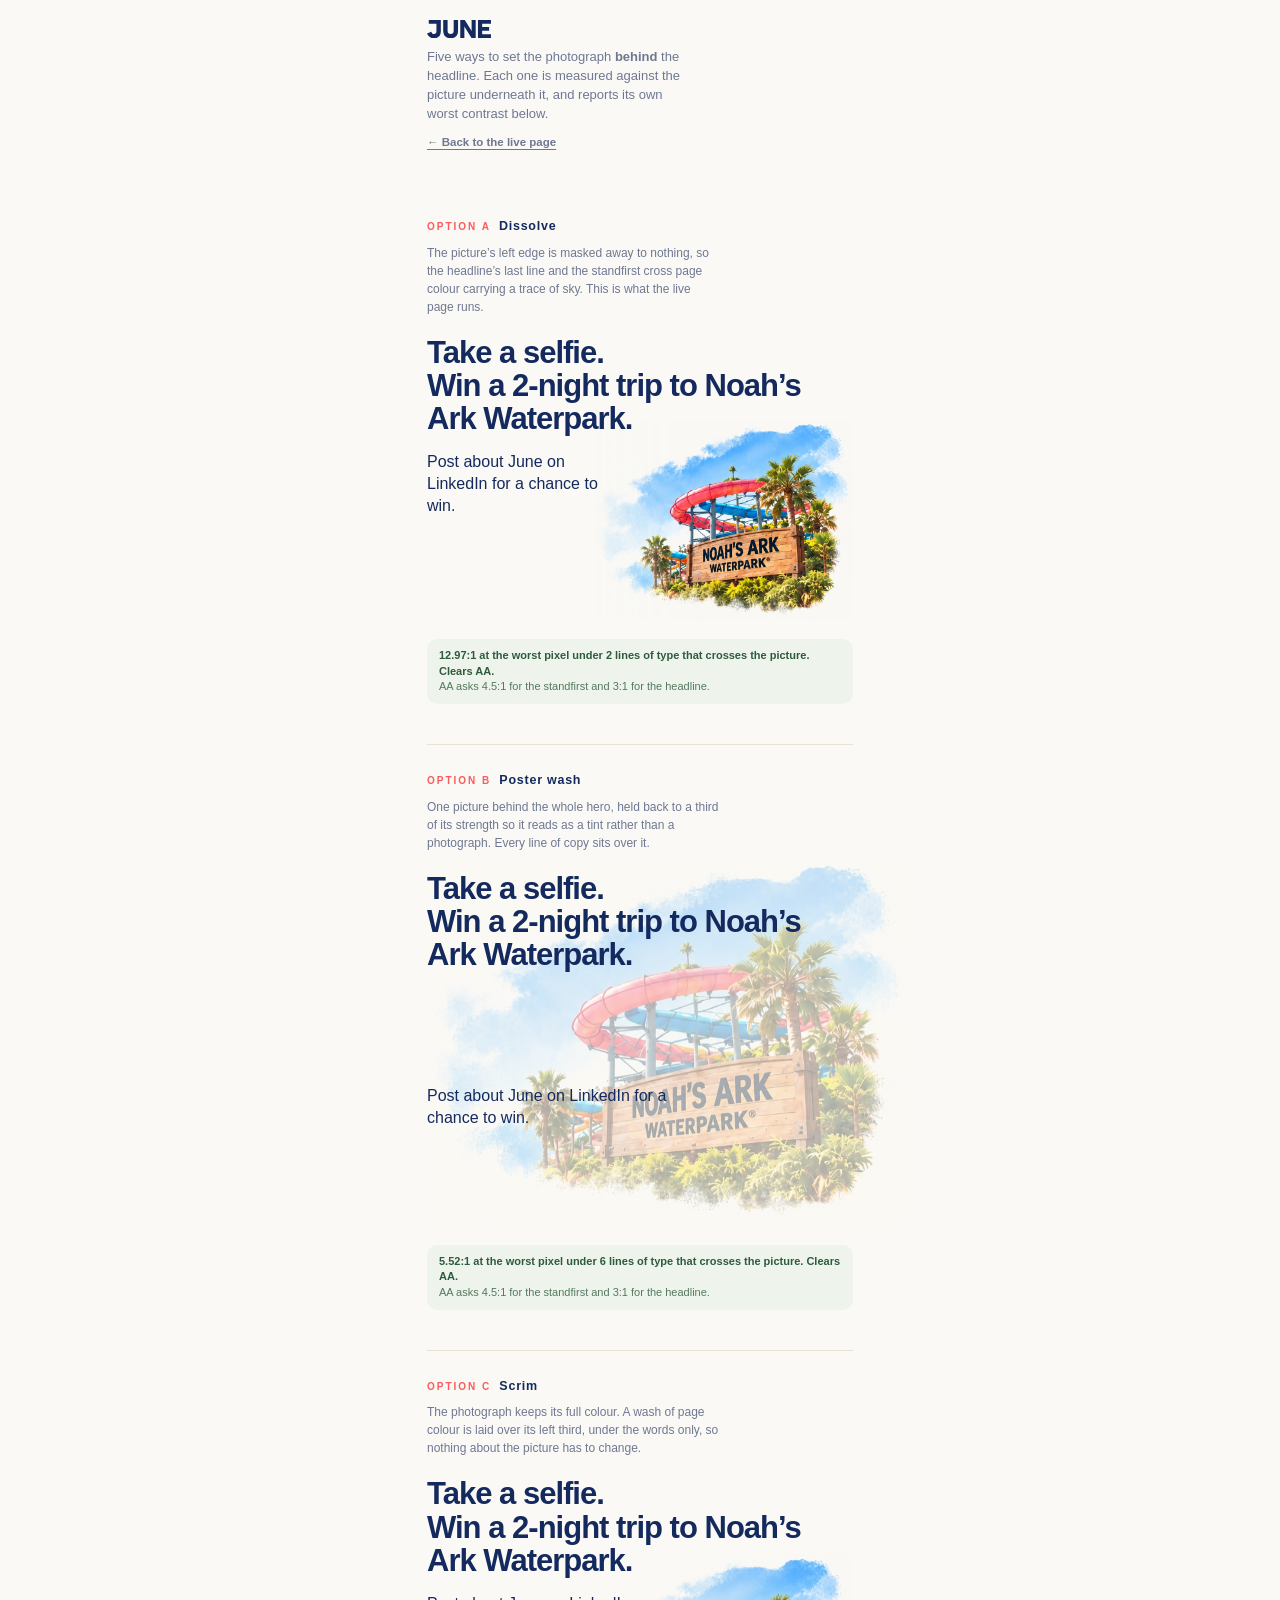
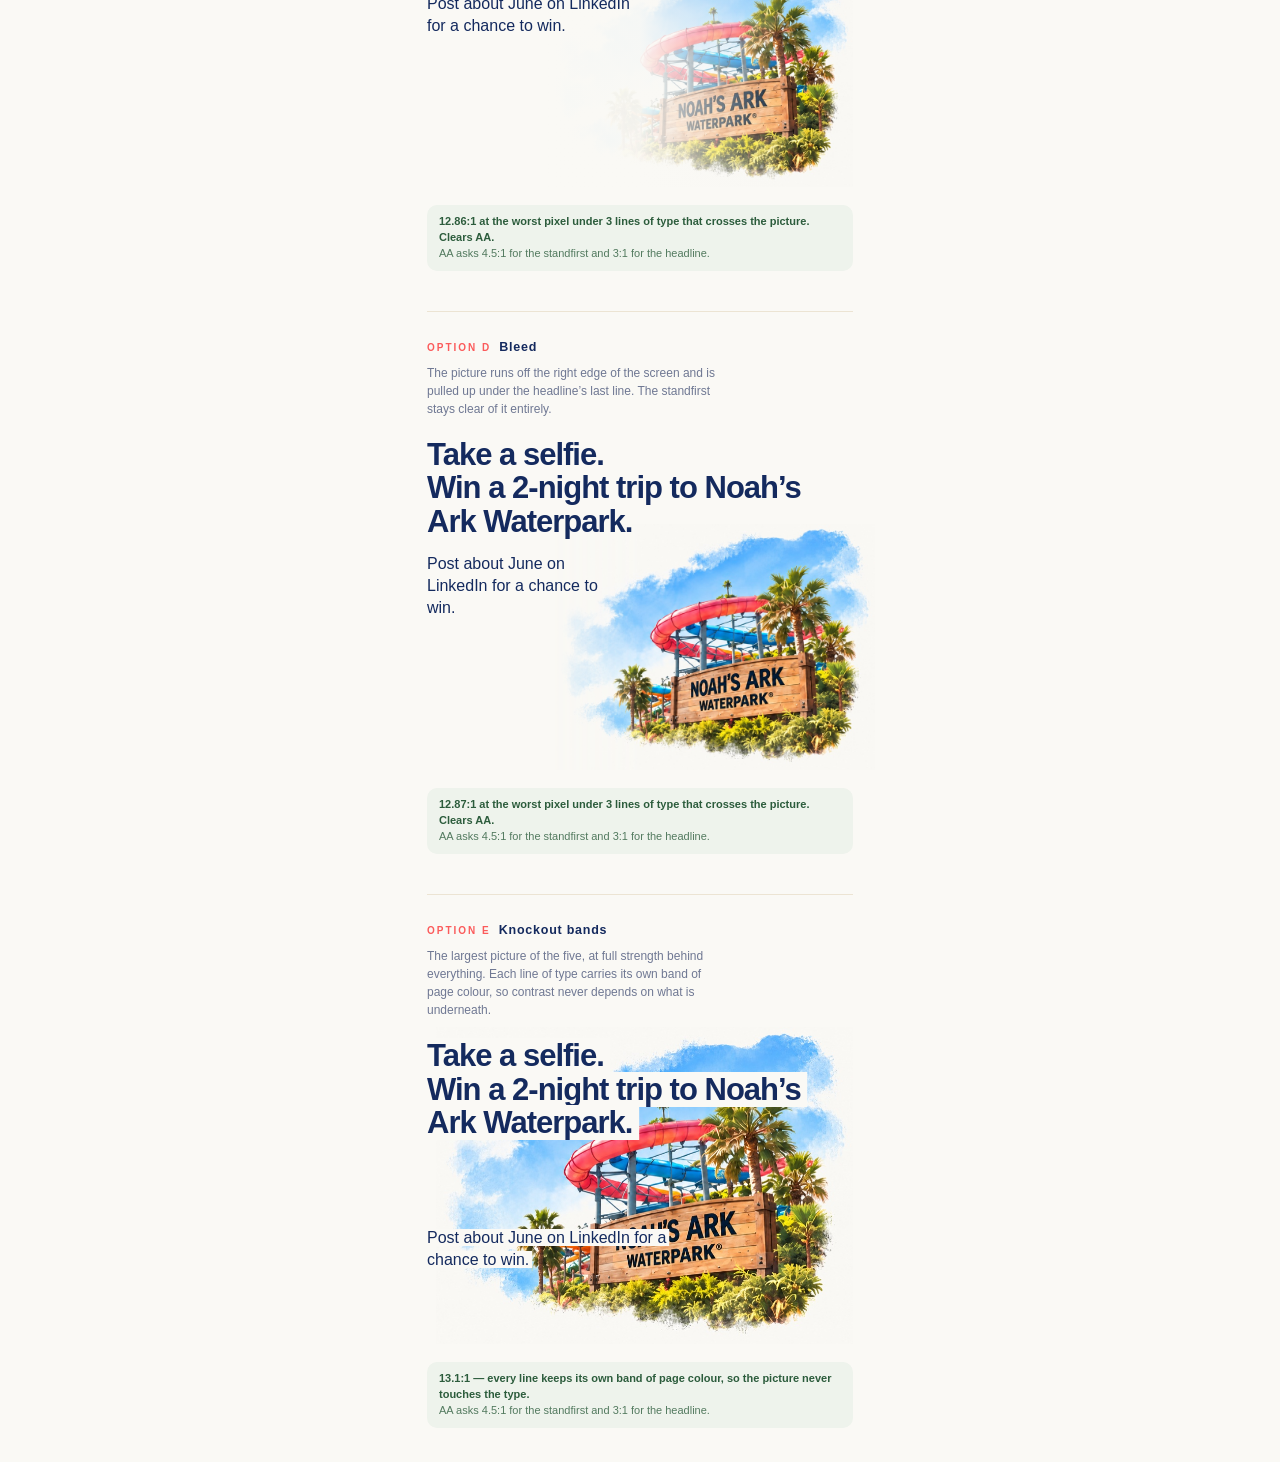
==== commit 20a8a594: "Enlarge the hero photograph, and the prize copy The photograph now spans the headline and sub rows r" ====
--- a/playground.html
+++ b/playground.html
@@ -3,8 +3,8 @@
 <head>
 <meta charset="utf-8">
 <meta name="viewport" content="width=device-width, initial-scale=1, viewport-fit=cover">
-<title>How to join — variations · June at Dreamforce 26</title>
-<meta name="description" content="Three larger, more engaging treatments of the How to join step sequence.">
+<title>Hero variations · June at Dreamforce 26</title>
+<meta name="description" content="Five treatments of the hero, each setting the photograph behind the headline.">
 <meta name="theme-color" content="#faf9f5">
 <meta name="color-scheme" content="light">
 <meta name="robots" content="noindex">
@@ -17,160 +17,89 @@
   display:inline-block;margin-top:10px;font-size:11.5px;font-weight:700;
   color:var(--muted);text-decoration:underline;text-underline-offset:3px;
 }
-.pg-lede{margin:10px 0 0;font-size:13px;line-height:1.45;color:var(--muted);max-width:34ch}
-.pg-block{margin-top:38px}
+.pg-lede{margin:10px 0 0;font-size:13px;line-height:1.45;color:var(--muted);max-width:36ch}
+.pg-block{margin-top:40px;padding-top:26px;border-top:1px solid #ece4d3}
+.pg-block:first-of-type{border-top:0}
 .pg-tag{
-  display:flex;align-items:baseline;gap:8px;margin:0 0 14px;
+  display:flex;align-items:baseline;gap:8px;margin:0 0 8px;
   font-size:10px;font-weight:700;letter-spacing:.2em;text-transform:uppercase;
   color:var(--coral);
 }
 .pg-tag b{color:var(--navy);letter-spacing:.06em;text-transform:none;font-size:12.5px}
-.pg-rule{border:0;border-top:1px solid #ece4d3;margin:36px 0 0}
-
-/* ── A · Stacked rows ── */
-.vA{list-style:none;margin:0;padding:0;display:grid;gap:10px}
-.vA li{
-  display:flex;align-items:center;gap:15px;
-  background:var(--white);border:1px solid var(--card-line);
-  border-radius:18px;padding:16px 18px;
-}
-.vA .n{
-  flex:0 0 auto;display:flex;align-items:center;justify-content:center;
-  width:48px;height:48px;border-radius:50%;
-  font-size:22px;font-weight:700;color:var(--navy);
-}
-.vA .n--1{background:var(--coral);color:#fff}
-.vA .n--2{background:var(--blue)}
-.vA .n--3{background:var(--yellow)}
-.vA .t{margin:0;font-size:21px;font-weight:700;letter-spacing:-.02em;line-height:1.1;color:var(--navy)}
-.vA .s{margin:3px 0 0;font-size:12.5px;font-weight:500;line-height:1.3;color:var(--muted)}
-
-/* ── B · Tall cards ── */
-.vB{list-style:none;margin:0;padding:0;display:grid;grid-template-columns:repeat(3,1fr);gap:9px}
-.vB li{
-  background:var(--white);border:1px solid var(--card-line);
-  border-radius:20px;padding:18px 12px 18px;text-align:center;
-}
-.vB .n{
-  display:flex;align-items:center;justify-content:center;
-  width:100%;aspect-ratio:1/1;max-width:62px;margin:0 auto 13px;
-  border-radius:50%;font-size:26px;font-weight:700;color:var(--navy);
-}
-.vB .n--1{background:var(--coral);color:#fff}
-.vB .n--2{background:var(--blue)}
-.vB .n--3{background:var(--yellow)}
-.vB .t{margin:0;font-size:17px;font-weight:700;letter-spacing:-.02em;line-height:1.12;color:var(--navy)}
-.vB .s{margin:6px 0 0;font-size:11px;font-weight:500;line-height:1.3;color:var(--muted)}
-
-/* ── C · Navy band ── */
-.vC{
-  background:var(--navy-900);border-radius:22px;padding:6px 20px 8px;
-  list-style:none;margin:0;
-}
-.vC li{
-  display:flex;align-items:center;gap:16px;
-  padding:19px 0;border-bottom:1px solid rgba(255,255,255,.13);
-}
-.vC li:last-child{border-bottom:0}
-.vC .n{
-  flex:0 0 auto;display:flex;align-items:center;justify-content:center;
-  width:42px;height:42px;border-radius:50%;
-  font-size:19px;font-weight:700;color:var(--navy-900);
-}
-.vC .n--1{background:var(--coral);color:#fff}
-.vC .n--2{background:var(--blue)}
-.vC .n--3{background:var(--yellow)}
-.vC .t{margin:0;font-size:23px;font-weight:700;letter-spacing:-.025em;line-height:1.08;color:#fff}
-.vC .s{margin:3px 0 0;font-size:12.5px;font-weight:500;line-height:1.3;color:rgba(255,255,255,.66)}
-
-@media (max-width:355px){
-  .vB li{padding:14px 8px}
-  .vB .t{font-size:15px}
-}
-
-/* ── D · Numbered lines ── */
-.vD{list-style:none;margin:0;padding:0}
-.vD li{
-  display:flex;align-items:baseline;gap:14px;
-  padding:15px 0;border-bottom:1px solid #ece4d3;
-}
-.vD li:last-child{border-bottom:0}
-.vD .n{
-  flex:0 0 auto;width:20px;
-  font-size:15px;font-weight:700;color:var(--coral);
-}
-.vD .t{
-  margin:0;font-weight:700;font-size:clamp(20px,5.6vw,25px);
-  line-height:1.13;letter-spacing:-.025em;color:var(--navy);
-}
-.vD .s{margin:2px 0 0;font-size:12.5px;font-weight:500;color:var(--muted)}
-
-/* ── E · Centred stack ── */
-.vE{list-style:none;margin:0;padding:0;text-align:center}
-.vE li{padding:16px 0}
-.vE li + li{border-top:1px solid #ece4d3}
-.vE .n{
-  display:block;margin-bottom:5px;
-  font-size:10px;font-weight:700;letter-spacing:.2em;color:var(--coral);
-}
-.vE .t{
-  margin:0;font-weight:700;font-size:clamp(20px,5.6vw,25px);
-  line-height:1.13;letter-spacing:-.025em;color:var(--navy);
-}
-.vE .s{margin:4px 0 0;font-size:12.5px;font-weight:500;color:var(--muted)}
-
-/* ── F · One typographic block ── */
-.vF{
-  margin:0;font-weight:700;font-size:clamp(22px,6.2vw,28px);
-  line-height:1.24;letter-spacing:-.025em;color:var(--navy);
-}
-.vF b{font-weight:700;color:var(--coral);margin-right:.24em}
-.vF span{display:block}
-.vF .s{
-  display:block;margin-top:10px;
-  font-size:12.5px;font-weight:500;letter-spacing:0;color:var(--muted);
-}
-
-/* ── G · Small numerals, airy ── */
-.vG{
-  margin:0;font-weight:700;font-size:clamp(22px,6.2vw,28px);
-  line-height:1.2;letter-spacing:-.025em;color:var(--navy);
-}
-.vG span{display:block;margin-bottom:22px}
-.vG span:last-of-type{margin-bottom:0}
-.vG b{
-  font-size:.42em;font-weight:700;color:var(--coral);
-  vertical-align:.95em;margin-right:.5em;letter-spacing:.04em;
-}
-.vG .s{
-  display:block;margin-top:6px;
-  font-size:12.5px;font-weight:500;letter-spacing:0;color:var(--muted);
-}
-
-/* ── H · Hanging numerals ── */
-.vH{list-style:none;margin:0;padding:0}
-.vH li{display:flex;align-items:baseline;gap:16px;margin-bottom:26px}
-.vH li:last-child{margin-bottom:0}
-.vH .n{
-  flex:0 0 16px;font-size:11px;font-weight:700;
-  color:var(--coral);letter-spacing:.06em;
-}
-.vH .t{
-  margin:0;font-weight:700;font-size:clamp(21px,5.9vw,26px);
-  line-height:1.16;letter-spacing:-.025em;color:var(--navy);
-}
-
-/* ── I · Numerals above ── */
-.vI{list-style:none;margin:0;padding:0}
-.vI li{margin-bottom:28px}
-.vI li:last-child{margin-bottom:0}
-.vI .n{
-  display:block;margin-bottom:7px;
-  font-size:10px;font-weight:700;letter-spacing:.22em;color:var(--coral);
-}
-.vI .t{
-  margin:0;font-weight:700;font-size:clamp(21px,5.9vw,26px);
-  line-height:1.16;letter-spacing:-.025em;color:var(--navy);
+.pg-note{margin:0 0 20px;font-size:12px;line-height:1.5;color:var(--muted);max-width:44ch}
+
+/* Contrast readout, filled in by the script at the foot of the page. */
+.pg-check{
+  margin:18px 0 0;padding:9px 12px;border-radius:10px;
+  font-size:11px;font-weight:600;line-height:1.45;
+  background:#eef3ec;color:#2c5c3c;
+}
+.pg-check[data-state="fail"]{background:#fde5ea;color:#9c2230}
+.pg-check b{font-weight:700}
+.pg-check span{display:block;font-weight:500;opacity:.8}
+
+/* ══════════ The variations ══════════
+   Every one of them is the same three elements — headline, standfirst,
+   photograph — sharing one grid cell, so the picture sits behind the words.
+   They differ only in how the words are kept legible over it. */
+.hv{
+  position:relative;isolation:isolate;
+  display:grid;grid-template-columns:1fr;
+}
+.hv__title{
+  grid-area:1/1;z-index:3;
+  margin:0;font-weight:700;font-size:clamp(24px,7.2vw,31px);
+  line-height:1.08;letter-spacing:-.032em;color:var(--navy);
+}
+.hv__sub{
+  grid-area:2/1;z-index:3;
+  margin:15px 0 0;font-size:clamp(14px,4.1vw,16px);
+  font-weight:500;line-height:1.38;color:var(--navy);
+}
+.hv__art{grid-area:2/1;z-index:1;margin:0}
+.hv__art img{display:block;width:100%;height:auto}
+
+/* A · Dissolve — the picture fades out before it reaches the words. */
+.hv--a .hv__sub{max-width:47%}
+.hv--a .hv__art{
+  justify-self:end;width:62%;margin-top:-16px;
+  -webkit-mask-image:linear-gradient(to right,transparent 0,rgba(0,0,0,.5) 15%,#000 32%);
+          mask-image:linear-gradient(to right,transparent 0,rgba(0,0,0,.5) 15%,#000 32%);
+}
+
+/* B · Poster wash — one tint behind the lot. */
+.hv--b .hv__sub{max-width:62%}
+.hv--b .hv__art{
+  grid-area:1/1;grid-row:1/3;justify-self:end;
+  width:114%;margin:-14px -13% 0 0;opacity:.34;
+}
+
+/* C · Scrim — the photograph is untouched; the page colour is laid over it. */
+.hv--c .hv__sub{max-width:50%}
+.hv--c .hv__art{justify-self:end;width:72%;margin-top:-24px}
+.hv--c::before{
+  content:"";grid-area:1/1;grid-row:1/3;z-index:2;
+  background:linear-gradient(to right,
+    var(--cream) 0,rgba(250,249,245,.96) 50%,rgba(250,249,245,0) 86%);
+}
+
+/* D · Bleed — off the right edge of the screen, under the headline only. */
+.hv--d .hv__sub{max-width:44%}
+.hv--d .hv__art{
+  justify-self:end;width:76%;margin:-14px calc(var(--gutter) * -1) 0 0;
+  -webkit-mask-image:linear-gradient(to right,transparent 0,rgba(0,0,0,.45) 12%,#000 28%);
+          mask-image:linear-gradient(to right,transparent 0,rgba(0,0,0,.45) 12%,#000 28%);
+}
+
+/* E · Knockout bands — the type brings its own ground, so the picture can be
+   as large and as strong as it likes. */
+.hv--e .hv__sub{max-width:62%}
+.hv--e .hv__art{grid-area:1/1;grid-row:1/3;justify-self:end;width:98%;margin:-12px 0 0}
+.hv--e .hv__title span,
+.hv--e .hv__sub span{
+  background:var(--cream);
+  box-shadow:.2em 0 0 var(--cream),-.2em 0 0 var(--cream);
+  -webkit-box-decoration-break:clone;box-decoration-break:clone;
 }
 </style>
 </head>
@@ -180,171 +109,209 @@
 
   <header class="pg-head">
     <svg class="wordmark" viewBox="0 0 41.953 12" role="img" aria-label="June"><path d="M41.9407 11.8382H33.4111V0H41.9407V2.5298H36.1679V4.55678H40.7283V7.11912H36.1679V9.27582H41.9407V11.8382Z" fill="currentColor"/><path d="M24.492 11.8382H21.8164V0H24.7514L29.2596 7.15165V0H31.9192V11.8382H29.195L24.492 4.32987V11.8382Z" fill="currentColor"/><path d="M15.4921 12C12.3301 12 10.6273 10.265 10.6273 7.10264V0H13.4976V7.10264C13.4976 8.46494 14.2434 9.24328 15.476 9.24328C16.7086 9.24328 17.4869 8.51354 17.4869 7.10264V0H20.3573V7.10264C20.3573 10.3947 18.5894 12 15.4921 12Z" fill="currentColor"/><path d="M4.56899 12C2.36328 12 0.725478 10.865 0.012207 8.93524L2.88259 7.67054C2.99584 8.07577 3.17416 8.44888 3.41755 8.77298C3.66093 9.08102 4.06616 9.24328 4.63364 9.24328C5.55818 9.24328 6.19033 8.67579 6.19033 7.2649V2.5298H1.15789V0H9.0607V7.2649C9.0607 10.5084 7.4229 12 4.56899 12Z" fill="currentColor"/></svg>
-    <p class="pg-lede">Three treatments of <strong>How to join</strong> — larger type, shorter actions, more to grab at a glance.</p>
+    <p class="pg-lede">Five ways to set the photograph <strong>behind</strong> the headline. Each one is measured against the picture underneath it, and reports its own worst contrast below.</p>
     <a class="pg-back" href="/">&larr; Back to the live page</a>
   </header>
 
   <!-- ══ A ══ -->
   <section class="pg-block">
-    <p class="pg-tag">Option A <b>Stacked rows</b></p>
-    <ol class="vA">
-      <li>
-        <span class="n n--1">1</span>
-        <div><p class="t">Snap a selfie</p><p class="s">At the June booth wall</p></div>
-      </li>
-      <li>
-        <span class="n n--2">2</span>
-        <div><p class="t">Add a caption</p><p class="s">Write your own or take a template</p></div>
-      </li>
-      <li>
-        <span class="n n--3">3</span>
-        <div><p class="t">Post it</p><p class="s">Share on LinkedIn and you&rsquo;re entered</p></div>
-      </li>
-    </ol>
-  </section>
-
-  <hr class="pg-rule">
+    <p class="pg-tag">Option A <b>Dissolve</b></p>
+    <p class="pg-note">The picture&rsquo;s left edge is masked away to nothing, so the headline&rsquo;s last line and the standfirst cross page colour carrying a trace of sky. This is what the live page runs.</p>
+
+    <div class="hv hv--a" data-mask="0:0,0.15:0.5,0.32:1">
+      <h1 class="hv__title">Take a selfie.<br>Win a 2-night trip to Noah&rsquo;s Ark Waterpark.</h1>
+      <p class="hv__sub">Post about June on LinkedIn for a chance to win.</p>
+      <figure class="hv__art">
+        <img src="art/hero-image.jpg" alt="Noah&rsquo;s Ark Waterpark — waterslides, palm trees and the park sign">
+      </figure>
+    </div>
+
+    <p class="pg-check" data-for="hv--a">Measuring&hellip;</p>
+  </section>
 
   <!-- ══ B ══ -->
   <section class="pg-block">
-    <p class="pg-tag">Option B <b>Tall cards</b></p>
-    <ol class="vB">
-      <li>
-        <span class="n n--1">1</span>
-        <p class="t">Snap</p>
-        <p class="s">At the June booth</p>
-      </li>
-      <li>
-        <span class="n n--2">2</span>
-        <p class="t">Caption</p>
-        <p class="s">Yours or a template</p>
-      </li>
-      <li>
-        <span class="n n--3">3</span>
-        <p class="t">Post</p>
-        <p class="s">You&rsquo;re entered</p>
-      </li>
-    </ol>
-  </section>
-
-  <hr class="pg-rule">
+    <p class="pg-tag">Option B <b>Poster wash</b></p>
+    <p class="pg-note">One picture behind the whole hero, held back to a third of its strength so it reads as a tint rather than a photograph. Every line of copy sits over it.</p>
+
+    <div class="hv hv--b" data-opacity="0.34">
+      <h1 class="hv__title">Take a selfie.<br>Win a 2-night trip to Noah&rsquo;s Ark Waterpark.</h1>
+      <p class="hv__sub">Post about June on LinkedIn for a chance to win.</p>
+      <figure class="hv__art">
+        <img src="art/hero-image.jpg" alt="Noah&rsquo;s Ark Waterpark — waterslides, palm trees and the park sign">
+      </figure>
+    </div>
+
+    <p class="pg-check" data-for="hv--b">Measuring&hellip;</p>
+  </section>
 
   <!-- ══ C ══ -->
   <section class="pg-block">
-    <p class="pg-tag">Option C <b>Navy band</b></p>
-    <ol class="vC">
-      <li>
-        <span class="n n--1">1</span>
-        <div><p class="t">Snap a selfie</p><p class="s">At the June booth wall</p></div>
-      </li>
-      <li>
-        <span class="n n--2">2</span>
-        <div><p class="t">Add a caption</p><p class="s">Yours, or one of ours</p></div>
-      </li>
-      <li>
-        <span class="n n--3">3</span>
-        <div><p class="t">Post to LinkedIn</p><p class="s">That&rsquo;s your entry in</p></div>
-      </li>
-    </ol>
-  </section>
-
-  <hr class="pg-rule">
+    <p class="pg-tag">Option C <b>Scrim</b></p>
+    <p class="pg-note">The photograph keeps its full colour. A wash of page colour is laid over its left third, under the words only, so nothing about the picture has to change.</p>
+
+    <div class="hv hv--c" data-scrim="0:1,0.5:0.96,0.86:0">
+      <h1 class="hv__title">Take a selfie.<br>Win a 2-night trip to Noah&rsquo;s Ark Waterpark.</h1>
+      <p class="hv__sub">Post about June on LinkedIn for a chance to win.</p>
+      <figure class="hv__art">
+        <img src="art/hero-image.jpg" alt="Noah&rsquo;s Ark Waterpark — waterslides, palm trees and the park sign">
+      </figure>
+    </div>
+
+    <p class="pg-check" data-for="hv--c">Measuring&hellip;</p>
+  </section>
 
   <!-- ══ D ══ -->
   <section class="pg-block">
-    <p class="pg-tag">Option D <b>Numbered lines</b></p>
-    <ol class="vD">
-      <li><span class="n">1</span><div><p class="t">Snap a selfie</p><p class="s">At the June booth wall</p></div></li>
-      <li><span class="n">2</span><div><p class="t">Add a caption</p><p class="s">Yours, or one of ours</p></div></li>
-      <li><span class="n">3</span><div><p class="t">Post to LinkedIn</p><p class="s">That&rsquo;s your entry in</p></div></li>
-    </ol>
-  </section>
-
-  <hr class="pg-rule">
+    <p class="pg-tag">Option D <b>Bleed</b></p>
+    <p class="pg-note">The picture runs off the right edge of the screen and is pulled up under the headline&rsquo;s last line. The standfirst stays clear of it entirely.</p>
+
+    <div class="hv hv--d" data-mask="0:0,0.12:0.45,0.28:1">
+      <h1 class="hv__title">Take a selfie.<br>Win a 2-night trip to Noah&rsquo;s Ark Waterpark.</h1>
+      <p class="hv__sub">Post about June on LinkedIn for a chance to win.</p>
+      <figure class="hv__art">
+        <img src="art/hero-image.jpg" alt="Noah&rsquo;s Ark Waterpark — waterslides, palm trees and the park sign">
+      </figure>
+    </div>
+
+    <p class="pg-check" data-for="hv--d">Measuring&hellip;</p>
+  </section>
 
   <!-- ══ E ══ -->
   <section class="pg-block">
-    <p class="pg-tag">Option E <b>Centred stack</b></p>
-    <ol class="vE">
-      <li><span class="n">Step 1</span><p class="t">Snap a selfie</p><p class="s">At the June booth wall</p></li>
-      <li><span class="n">Step 2</span><p class="t">Add a caption</p><p class="s">Yours, or one of ours</p></li>
-      <li><span class="n">Step 3</span><p class="t">Post to LinkedIn</p><p class="s">That&rsquo;s your entry in</p></li>
-    </ol>
-  </section>
-
-  <hr class="pg-rule">
-
-  <!-- ══ F ══ -->
-  <section class="pg-block">
-    <p class="pg-tag">Option F <b>One block</b></p>
-    <p class="vF">
-      <span><b>1</b>Snap a selfie.</span>
-      <span><b>2</b>Add a caption.</span>
-      <span><b>3</b>Post to LinkedIn.</span>
-      <span class="s">That&rsquo;s your entry in.</span>
-    </p>
-  </section>
-
-  <hr class="pg-rule">
-
-  <!-- ══ G ══ -->
-  <section class="pg-block">
-    <p class="pg-tag">Option G <b>Small numerals, airy</b></p>
-    <p class="vG">
-      <span><b>1</b>Snap a selfie.</span>
-      <span><b>2</b>Add a caption.</span>
-      <span><b>3</b>Post to LinkedIn.</span>
-      <span class="s">That&rsquo;s your entry in.</span>
-    </p>
-  </section>
-
-  <hr class="pg-rule">
-
-  <!-- ══ H ══ -->
-  <section class="pg-block">
-    <p class="pg-tag">Option H <b>Hanging numerals</b></p>
-    <ol class="vH">
-      <li><span class="n">01</span><p class="t">Snap a selfie</p></li>
-      <li><span class="n">02</span><p class="t">Add a caption</p></li>
-      <li><span class="n">03</span><p class="t">Post to LinkedIn</p></li>
-    </ol>
-  </section>
-
-  <hr class="pg-rule">
-
-  <!-- ══ I ══ -->
-  <section class="pg-block">
-    <p class="pg-tag">Option I <b>Numerals above</b></p>
-    <ol class="vI">
-      <li><span class="n">Step 1</span><p class="t">Snap a selfie</p></li>
-      <li><span class="n">Step 2</span><p class="t">Add a caption</p></li>
-      <li><span class="n">Step 3</span><p class="t">Post to LinkedIn</p></li>
-    </ol>
-  </section>
-
-  <hr class="pg-rule">
-
-  <!-- ══ Current, for comparison ══ -->
-  <section class="pg-block">
-    <p class="pg-tag">Current <b>On the live page</b></p>
-    <ol class="steps">
-      <li class="step">
-        <span class="step__n step__n--coral">1</span>
-        <p class="step__t">Take a selfie<br>at the June<br>booth</p>
-      </li>
-      <li class="step">
-        <span class="step__n step__n--blue">2</span>
-        <p class="step__t">Add tags +<br>a message</p>
-        <p class="step__s">(or use a template)</p>
-      </li>
-      <li class="step">
-        <span class="step__n step__n--yellow">3</span>
-        <p class="step__t">Post on<br>LinkedIn<br>and you&rsquo;re in!</p>
-      </li>
-    </ol>
+    <p class="pg-tag">Option E <b>Knockout bands</b></p>
+    <p class="pg-note">The largest picture of the five, at full strength behind everything. Each line of type carries its own band of page colour, so contrast never depends on what is underneath.</p>
+
+    <div class="hv hv--e" data-knockout="1">
+      <h1 class="hv__title"><span>Take a selfie.<br>Win a 2-night trip to Noah&rsquo;s Ark Waterpark.</span></h1>
+      <p class="hv__sub"><span>Post about June on LinkedIn for a chance to win.</span></p>
+      <figure class="hv__art">
+        <img src="art/hero-image.jpg" alt="Noah&rsquo;s Ark Waterpark — waterslides, palm trees and the park sign">
+      </figure>
+    </div>
+
+    <p class="pg-check" data-for="hv--e">Measuring&hellip;</p>
   </section>
 
 </div>
+
+<script>
+/* Reads the composite the eye actually sees: the photograph, with whatever
+   mask, opacity or scrim its variation applies, flattened onto the page
+   colour. Samples every pixel of every line box the copy puts over the
+   picture and reports the worst one against the navy. Line boxes are a
+   harsher test than the glyphs themselves, so a pass here is a real pass. */
+(function () {
+  var CREAM = [250, 249, 245], NAVY = [20, 42, 94], AA = 4.5;
+
+  function lin(c) { c /= 255; return c <= 0.03928 ? c / 12.92 : Math.pow((c + 0.055) / 1.055, 2.4); }
+  function lum(c) { return 0.2126 * lin(c[0]) + 0.7152 * lin(c[1]) + 0.0722 * lin(c[2]); }
+  function ratio(a, b) { var x = lum(a), y = lum(b), hi = Math.max(x, y), lo = Math.min(x, y); return (hi + 0.05) / (lo + 0.05); }
+  function stops(attr) {
+    return attr.split(",").map(function (s) { var p = s.split(":"); return [parseFloat(p[0]), parseFloat(p[1])]; });
+  }
+
+  function measure(hv) {
+    var img = hv.querySelector("img");
+    var box = hv.getBoundingClientRect();
+    var W = Math.max(1, Math.round(box.width)), H = Math.max(1, Math.round(box.height));
+
+    var page = document.createElement("canvas"); page.width = W; page.height = H;
+    var pg = page.getContext("2d");
+    pg.fillStyle = "rgb(250,249,245)"; pg.fillRect(0, 0, W, H);
+
+    var ir = img.getBoundingClientRect();
+    var iw = Math.max(1, Math.round(ir.width)), ih = Math.max(1, Math.round(ir.height));
+    var layer = document.createElement("canvas"); layer.width = iw; layer.height = ih;
+    var lx = layer.getContext("2d");
+    lx.drawImage(img, 0, 0, iw, ih);
+
+    var mask = hv.getAttribute("data-mask");
+    if (mask) {
+      var mg = lx.createLinearGradient(0, 0, iw, 0);
+      stops(mask).forEach(function (s) { mg.addColorStop(s[0], "rgba(0,0,0," + s[1] + ")"); });
+      mg.addColorStop(1, "rgba(0,0,0,1)");
+      lx.globalCompositeOperation = "destination-in";
+      lx.fillStyle = mg; lx.fillRect(0, 0, iw, ih);
+      lx.globalCompositeOperation = "source-over";
+    }
+
+    pg.globalAlpha = parseFloat(hv.getAttribute("data-opacity") || "1");
+    pg.drawImage(layer, Math.round(ir.left - box.left), Math.round(ir.top - box.top));
+    pg.globalAlpha = 1;
+
+    var scrim = hv.getAttribute("data-scrim");
+    if (scrim) {
+      var sg = pg.createLinearGradient(0, 0, W, 0);
+      stops(scrim).forEach(function (s) { sg.addColorStop(s[0], "rgba(250,249,245," + s[1] + ")"); });
+      pg.fillStyle = sg; pg.fillRect(0, 0, W, H);
+    }
+
+    var px = pg.getImageData(0, 0, W, H).data;
+    var worst = Infinity, crossed = 0;
+    // The picture's own box, in the hero's coordinates: only type that falls
+    // inside it is tested, since everything outside is plain page colour.
+    var ax0 = Math.max(0, Math.floor(ir.left - box.left)), ax1 = Math.min(W, Math.ceil(ir.right - box.left));
+    var ay0 = Math.max(0, Math.floor(ir.top - box.top)), ay1 = Math.min(H, Math.ceil(ir.bottom - box.top));
+
+    ["\u002ehv__title", "\u002ehv__sub"].forEach(function (sel) {
+      var el = hv.querySelector(sel);
+      if (!el) return;
+      var rng = document.createRange(); rng.selectNodeContents(el);
+      Array.prototype.forEach.call(rng.getClientRects(), function (r) {
+        var x0 = Math.max(ax0, Math.floor(r.left - box.left)), x1 = Math.min(ax1, Math.ceil(r.right - box.left));
+        var y0 = Math.max(ay0, Math.floor(r.top - box.top)), y1 = Math.min(ay1, Math.ceil(r.bottom - box.top));
+        if (x1 <= x0 || y1 <= y0) return;
+        crossed++;
+        for (var y = y0; y < y1; y++) for (var x = x0; x < x1; x++) {
+          var o = (y * W + x) * 4;
+          var c = ratio(NAVY, [px[o], px[o + 1], px[o + 2]]);
+          if (c < worst) worst = c;
+        }
+      });
+    });
+    return { worst: worst, lines: crossed };
+  }
+
+  function run() {
+    Array.prototype.forEach.call(document.querySelectorAll(".pg-check"), function (out) {
+      var hv = document.querySelector("." + out.getAttribute("data-for"));
+      if (!hv) return;
+      if (hv.getAttribute("data-knockout")) {
+        var r = ratio(NAVY, CREAM);
+        out.setAttribute("data-state", "pass");
+        out.innerHTML = "<b>" + r.toFixed(1) + ":1</b> — every line keeps its own band of page colour, so the picture never touches the type." +
+                        "<span>AA asks 4.5:1 for the standfirst and 3:1 for the headline.</span>";
+        return;
+      }
+      var m;
+      try { m = measure(hv); } catch (e) { out.textContent = "Could not measure: " + e.message; return; }
+      var pass = m.worst >= AA;
+      out.setAttribute("data-state", pass ? "pass" : "fail");
+      out.innerHTML = "<b>" + (m.worst === Infinity ? "no overlap" : m.worst.toFixed(2) + ":1") + "</b> at the worst pixel under " +
+        m.lines + " line" + (m.lines === 1 ? "" : "s") + " of type that crosses the picture. " + (pass ? "Clears AA." : "Below the 4.5:1 AA floor.") +
+        "<span>AA asks 4.5:1 for the standfirst and 3:1 for the headline.</span>";
+    });
+  }
+
+  function ready() {
+    var imgs = Array.prototype.slice.call(document.images).filter(function (i) { return !i.complete; });
+    if (!imgs.length) return (document.fonts ? document.fonts.ready.then(run) : run());
+    var left = imgs.length;
+    imgs.forEach(function (i) {
+      i.addEventListener("load", function () { if (!--left) (document.fonts ? document.fonts.ready.then(run) : run()); });
+      i.addEventListener("error", function () { if (!--left) run(); });
+    });
+  }
+  if (document.readyState === "complete") ready(); else window.addEventListener("load", ready);
+  // A window resize event does not always follow a viewport change in an
+  // emulator or a resized pane, so watch the column itself instead.
+  if (window.ResizeObserver) {
+    var t, shell = document.querySelector(".shell");
+    new ResizeObserver(function () { clearTimeout(t); t = setTimeout(run, 180); }).observe(shell);
+  }
+})();
+</script>
 
 </body>
 </html>
--- a/styles.css
+++ b/styles.css
@@ -7,10 +7,6 @@
   src:url("https://cdn.prod.website-files.com/697a05c3e5cc94cfc4a88e7e/6a661f8e7f2d6588b69aacf7_Sharp%20Sans%20Semibold.woff") format("woff")}
 @font-face{font-family:"Sharp Sans";font-weight:700;font-style:normal;font-display:swap;
   src:url("https://cdn.prod.website-files.com/697a05c3e5cc94cfc4a88e7e/6a661f8e4033ff2665ed4b3c_SharpSansBold.woff") format("woff")}
-
-/* — Handwriting for the marker annotation (Caveat, SIL OFL, subset locally) — */
-@font-face{font-family:Caveat;font-weight:600;font-style:normal;font-display:swap;
-  src:url("fonts/Caveat-SemiBold.woff2") format("woff2")}
 
 :root{
   color-scheme:light;
@@ -28,7 +24,6 @@
   --skel:#dfe3ea;
 
   --font-body:"Sharp Sans",-apple-system,"Helvetica Neue",Arial,sans-serif;
-  --font-hand:Caveat,"Bradley Hand","Segoe Script",cursive;
 
   --gutter:22px;
   --safe-b:env(safe-area-inset-bottom,0px);
@@ -73,28 +68,55 @@
   letter-spacing:.12em;text-transform:uppercase;color:var(--navy);
 }
 
-/* ── Hero ── */
-.hero{position:relative;padding-top:18px}
-
-.hero__copy{position:relative;z-index:3}
-
+/* ── Hero ──
+   Copy and photograph share one grid cell, so the picture sits behind the
+   words instead of beside them and the headline can run the full column.
+   Text never has to survive the picture at full strength: the photograph's
+   left edge is masked away to nothing, so everything the copy crosses is
+   page colour carrying a trace of sky. Measured against the navy, the
+   worst pixel under any glyph stays above the 4.5:1 that WCAG AA asks for
+   body text. */
+.hero{
+  position:relative;
+  display:grid;grid-template-columns:1fr;
+  padding-top:18px;
+}
 .hero__title{
-  margin:0;font-weight:700;font-size:clamp(20px,5.6vw,25px);
-  line-height:1.13;letter-spacing:-.025em;color:var(--navy);
-  max-width:40%;
-}
+  grid-area:1/1;z-index:3;
+  margin:0;font-weight:700;font-size:clamp(21px,6.2vw,28px);
+  line-height:1.1;letter-spacing:-.032em;color:var(--navy);
+  /* Held clear of the picture: it breaks to more lines rather than running
+     over the palms and the sign. */
+  max-width:53%;
+}
+/* Held to a measure that keeps it inside the dissolved edge — past that the
+   foliage is dark enough to pull the contrast under AA. */
 .hero__sub{
-  margin:15px 0 0;font-size:13.5px;font-weight:500;
-  line-height:1.42;color:var(--navy);max-width:40%;
-}
-
-/* The photograph sits clear of the copy column — no text runs over it, and
-   it is shown whole. It needs no blend mode: the cut-out already sits on the
-   page colour, and multiplying two identical off-whites would darken the
-   ground into a visible block. */
+  grid-area:2/1;z-index:3;
+  margin:15px 0 0;max-width:47%;
+  font-size:clamp(14px,4.1vw,16px);font-weight:500;
+  line-height:1.38;color:var(--navy);
+}
+
+/* The negative margin lifts the picture into the headline's last line, which
+   crosses only the top strip of sky. It needs no blend mode: the cut-out
+   already sits on the page colour, and multiplying two identical off-whites
+   would darken the ground into a visible block. */
 .hero__art{
-  position:absolute;top:6px;right:0;
-  width:56%;margin:0;z-index:2;
+  /* Spans the headline and sub rows so it can be large and hang low, the way
+     the reference does. The left edge is masked to nothing, so the copy that
+     crosses it sits on clean page colour rather than on the picture. */
+  grid-area:1/1/3/2;z-index:1;
+  justify-self:end;align-self:start;
+  width:86%;margin:-8px calc(-1 * var(--gutter)) 0 0;
+  -webkit-mask-image:linear-gradient(to right,transparent 0,rgba(0,0,0,.4) 20%,#000 42%);
+          mask-image:linear-gradient(to right,transparent 0,rgba(0,0,0,.4) 20%,#000 42%);
+}
+/* Without a mask the copy would meet the picture at full strength. Pull it
+   clear instead: smaller, hard right, below the headline. */
+@supports not ((-webkit-mask-image:linear-gradient(#000,#000)) or (mask-image:linear-gradient(#000,#000))){
+  .hero__art{width:50%;margin-top:6px}
+  .hero__sub{max-width:44%}
 }
 /* Never cropped. The painterly edges fade into the page colour, and any crop
    cuts a hard line through the sky wash or the foliage. */
@@ -106,22 +128,10 @@
 /* Drawn stand-in, sitting behind the photograph. Visible only while
    art/waterpark.png is absent — the photo covers it once it is there. */
 .hero__art .art-fallback{
-  position:absolute;top:10px;left:8%;right:0;
-  width:82%;height:auto;
+  position:absolute;top:0;left:6%;right:0;
+  width:88%;height:auto;
 }
 .hero__art .waterpark{position:relative}
-
-/* Marker annotation */
-.scribble{
-  position:absolute;top:8px;left:26%;z-index:3;
-  margin:0;font-family:var(--font-hand);font-weight:600;
-  font-size:16px;line-height:1.1;color:var(--navy);
-  transform:rotate(-5deg);
-}
-.scribble__arrow{
-  position:absolute;top:100%;left:8px;margin-top:1px;
-  width:23px;height:auto;color:var(--navy);
-}
 
 /* ── Grand prize ── */
 .prize{
@@ -136,9 +146,12 @@
 }
 .label--coral{color:var(--coral)}
 
+/* Set to the full width of the card, not to hand-placed line breaks: at the
+   card's widest the copy fills two lines, and the size drops with the viewport
+   so it stays at two lines down to about 360px. */
 .prize__title{
-  margin:0;font-weight:700;font-size:16.5px;
-  line-height:1.36;letter-spacing:-.015em;color:var(--navy);
+  margin:0;font-weight:700;font-size:clamp(18px,5.1vw,23px);
+  line-height:1.26;letter-spacing:-.02em;color:var(--navy);
 }
 /* Three across, with the icon above its label: the copy is set verbatim and
    "accommodations" alone needs ~70px, which a column cannot give it with the
@@ -167,10 +180,9 @@
   padding:13px 16px;margin-top:12px;
 }
 .raffle__ico{flex:0 0 auto;width:23px;height:23px;color:var(--coral)}
-.raffle p{margin:0;font-size:11.5px;line-height:1.42;color:var(--navy)}
+.raffle p{flex:1;min-width:0;margin:0;font-size:11.5px;line-height:1.42;color:var(--navy)}
 .raffle strong{font-weight:700}
 .raffle a{color:var(--navy);text-decoration:underline;text-underline-offset:2px}
-.raffle a + br + a{display:inline-block;margin-top:3px}
 
 /* ── How to join ── */
 .join{margin-top:30px}
@@ -179,30 +191,62 @@
   font-weight:700;font-size:clamp(20px,5.6vw,25px);
   line-height:1.13;letter-spacing:-.025em;color:var(--navy);
 }
-.steps{
-  display:grid;grid-template-columns:repeat(3,1fr);gap:9px;
-  list-style:none;margin:0;padding:0;
-}
-.step{
-  background:var(--white);border:1px solid var(--card-line);
-  border-radius:16px;padding:13px 11px 15px;
-}
-.step__n{
-  display:flex;align-items:center;justify-content:center;
-  width:32px;height:32px;border-radius:50%;
-  font-weight:700;font-size:14.5px;color:var(--navy);
-  margin-bottom:12px;
-}
-.step__n--coral{background:var(--coral);color:var(--white)}
-.step__n--blue{background:var(--blue)}
-.step__n--yellow{background:var(--yellow)}
-
-.step__t{margin:0;font-size:11.5px;font-weight:600;line-height:1.32;color:var(--navy)}
-.step__s{margin:3px 0 0;font-size:9.5px;font-weight:500;line-height:1.28;color:var(--navy)}
-
-/* ── Carousel ── */
+.join__sub{
+  margin:0;text-align:center;
+  font-size:14.5px;font-weight:500;line-height:1.45;color:var(--muted);
+}
+/* Typographic, not tiled: a small label over each step, centred, no cards
+   and no colour blocks. Kept for playground.html. */
+.steps{list-style:none;margin:0;padding:0;text-align:center}
+.steps li{padding:17px 0}
+.steps li + li{border-top:1px solid #ece4d3}
+.steps__n{
+  display:block;margin-bottom:6px;
+  font-size:10px;font-weight:700;letter-spacing:.2em;
+  text-transform:uppercase;color:var(--coral);
+}
+.steps__t{
+  margin:0;font-weight:700;font-size:clamp(20px,5.6vw,25px);
+  line-height:1.15;letter-spacing:-.025em;color:var(--navy);
+}
+.steps__s{
+  margin:5px 0 0;font-size:12.5px;font-weight:500;
+  line-height:1.3;color:var(--muted);
+}
+
+/* ── Post samples ── */
 .templates{margin-top:26px}
-.carousel{position:relative}
+.templates__label{margin-bottom:9px;text-align:center}
+/* A dealt deck, not a list: the three samples sit one on top of the next,
+   each turned a degree or two off square, so the group reads as a pile of
+   cards at a glance. Enough of each card below shows for its caption to be
+   read, and the square crop matches what a LinkedIn photo post looks like. */
+.samples{position:relative;padding:10px 0 6px}
+.samples .li-card{
+  position:relative;
+  width:78%;margin-left:auto;margin-right:auto;padding:10px;
+  box-shadow:0 8px 22px rgba(20,42,94,.13);
+  transform-origin:50% 50%;
+}
+.samples .li-card + .li-card{margin-top:-72%}
+.samples .li-card:nth-child(1){z-index:1;transform:translateX(-3%) rotate(-3.2deg)}
+.samples .li-card:nth-child(2){z-index:2;transform:translateX(4%) rotate(2.4deg)}
+.samples .li-card:nth-child(3){z-index:3;transform:translateX(-1%) rotate(-1.3deg)}
+
+/* Compact: a short caption, a square crop, small marks. */
+.samples .li-card__top{align-items:center}
+.samples .li-mark{width:21px;height:21px}
+.samples .li-dots{width:15px}
+.samples .li-post{margin-top:8px}
+.samples .li-post__text{font-size:10.5px;line-height:1.4}
+.samples .li-post__tags{font-size:10.5px;margin-top:3px}
+.samples .selfie{
+  margin-top:8px;border-radius:7px;
+  aspect-ratio:1/1;
+}
+.samples .selfie img{object-position:50% 28%}
+.samples .li-react{margin-top:8px}
+.samples .li-react svg{width:36px}
 
 /* White frame around the whole post, with the image inset inside it. */
 .li-card{
@@ -223,7 +267,7 @@
 }
 .li-post__text .more{color:#5d6470;font-weight:500}
 .li-post__tags{
-  margin:3px 0 0;font-size:11.5px;font-weight:600;line-height:1.45;
+  margin:4px 0 0;font-size:11.5px;font-weight:700;line-height:1.45;
   color:#0a66c2;word-spacing:.12em;
 }
 
@@ -231,17 +275,10 @@
   position:relative;margin-top:12px;overflow:hidden;
   border-radius:9px;aspect-ratio:1/1;background:#f4efe9;
 }
-/* Four booth selfies stacked in the same frame; the carousel cross-fades
-   between them so each template preview looks like a different post. */
 .selfie img{
-  position:absolute;inset:0;
   display:block;width:100%;height:100%;
   object-fit:cover;object-position:50% 30%;
-  opacity:0;transition:opacity .32s ease;
-}
-.selfie img.is-on{opacity:1}
-@media (prefers-reduced-motion:reduce){.selfie img{transition:none}}
-.selfie__wall{position:absolute;inset:0;width:100%;height:100%}
+}
 
 .count{
   margin:13px 0 0;text-align:center;
@@ -253,12 +290,22 @@
 
 .li-react{margin-top:11px}
 .li-react svg{display:block;width:43px;height:auto}
+
+.deck__title{
+  margin:30px 0 0;text-align:center;
+  font-weight:700;font-size:clamp(20px,5.6vw,25px);
+  line-height:1.15;letter-spacing:-.025em;color:var(--navy);
+}
+.deck__sub{
+  margin:5px 0 0;text-align:center;
+  font-size:13px;font-weight:500;color:var(--muted);
+}
 
 /* ── Caption deck ──
    One card per template on a horizontal snap track. Cards are narrower than
    the page so the next one peeks, and the track bleeds past the gutter with a
    fade on each open edge, so it reads as "there is more this way". */
-.deck-wrap{position:relative;margin-top:17px}
+.deck-wrap{position:relative;margin-top:15px}
 
 .deck{
   display:flex;gap:11px;align-items:flex-start;
@@ -297,8 +344,8 @@
 }
 .caption:not(.is-on){opacity:.55}
 .caption__n{
-  margin:0 0 6px;font-size:11px;font-weight:700;
-  letter-spacing:.05em;color:var(--coral);
+  margin:0 0 8px;font-size:10.5px;font-weight:700;
+  letter-spacing:.11em;text-transform:uppercase;color:var(--coral);
 }
 .caption__text{
   display:block;width:100%;border:0;background:transparent;resize:none;
@@ -306,6 +353,15 @@
   color:var(--navy);padding:0;margin:0;overflow:hidden;
 }
 .caption__text:focus{outline:none}
+
+/* Hashtags get their own field so they can carry LinkedIn blue — a textarea
+   cannot style part of its own contents. */
+.caption__tags{
+  display:block;width:100%;border:0;background:transparent;resize:none;
+  font-family:inherit;font-size:13px;font-weight:700;line-height:1.5;
+  color:#0a66c2;padding:0;margin:9px 0 0;overflow:hidden;
+}
+.caption__tags:focus{outline:none}
 .caption__text::placeholder{color:#a9b0c2}
 
 .caption__meta{
@@ -346,7 +402,6 @@
 }
 
 @media (max-width:360px){
-  .hero__title{max-width:70%}
   .prize__list{flex-wrap:wrap}
   .prize__list li{flex:0 0 46%}
 }
